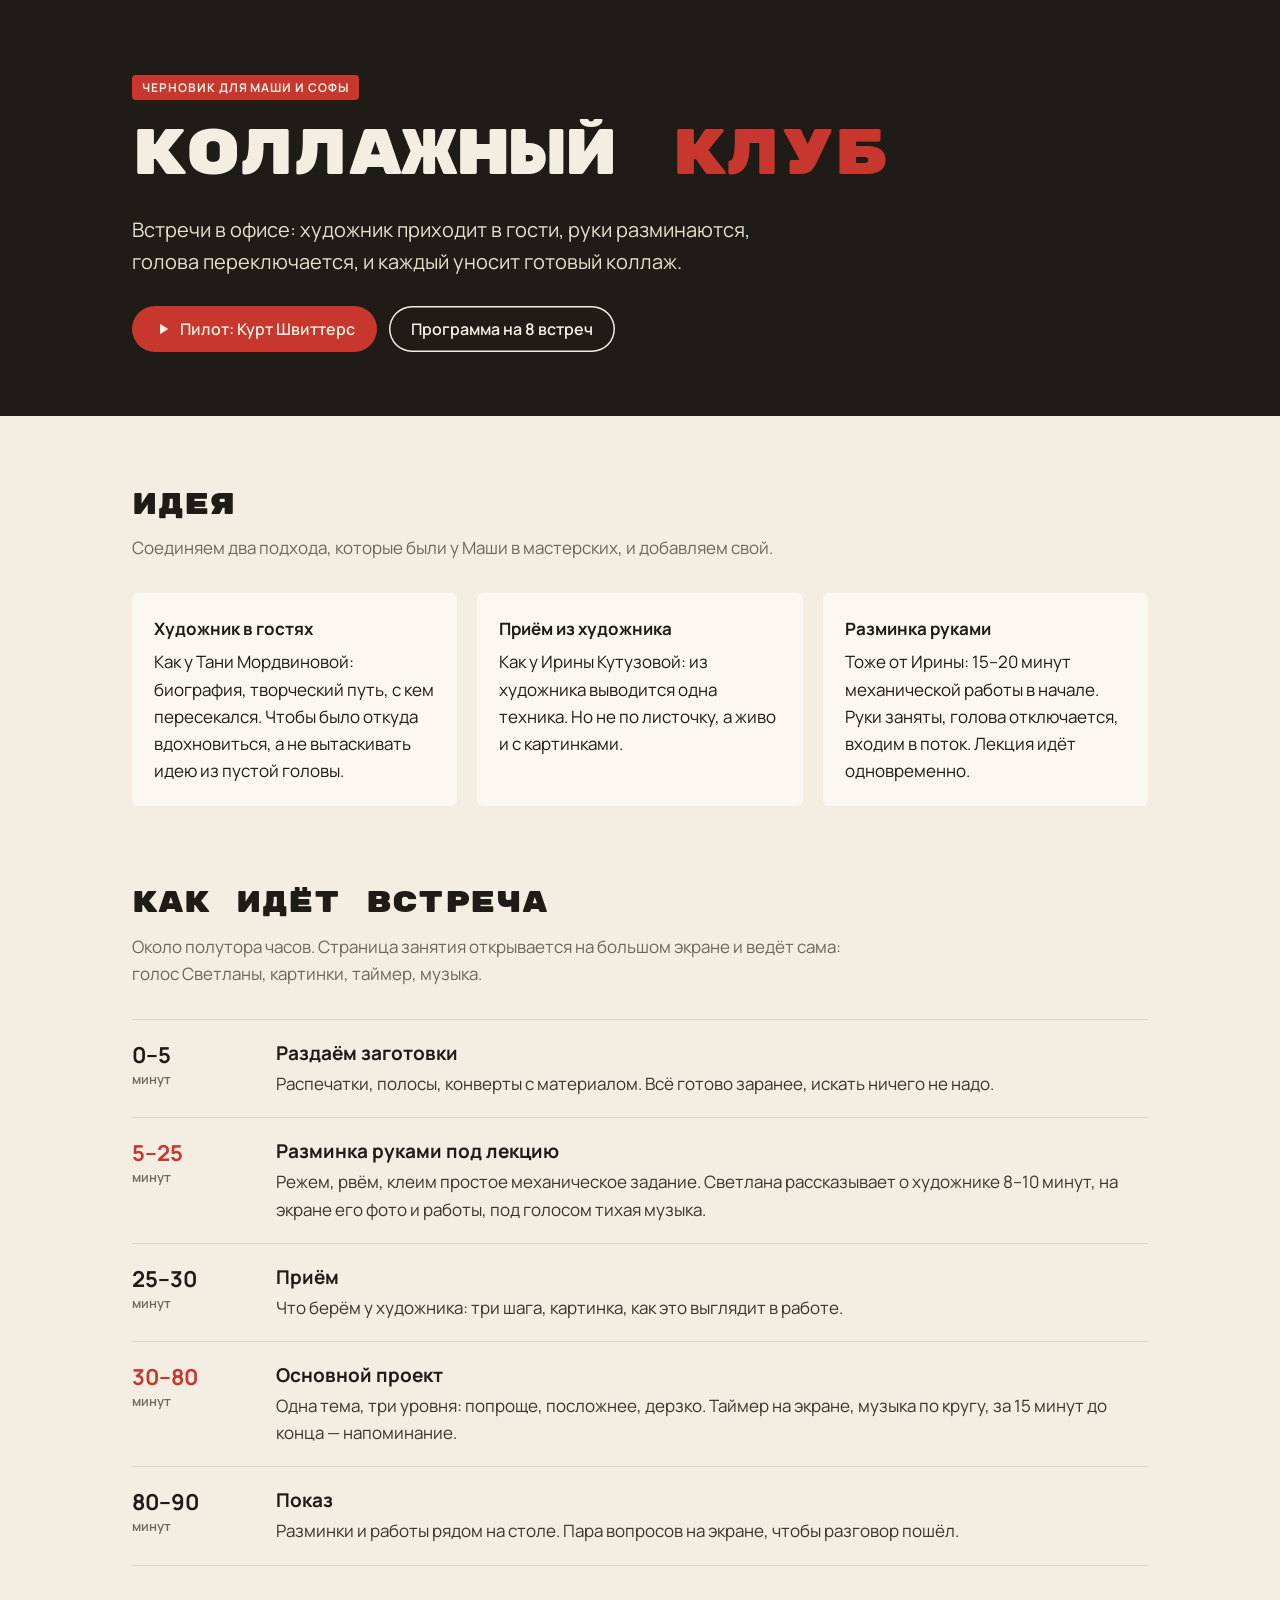
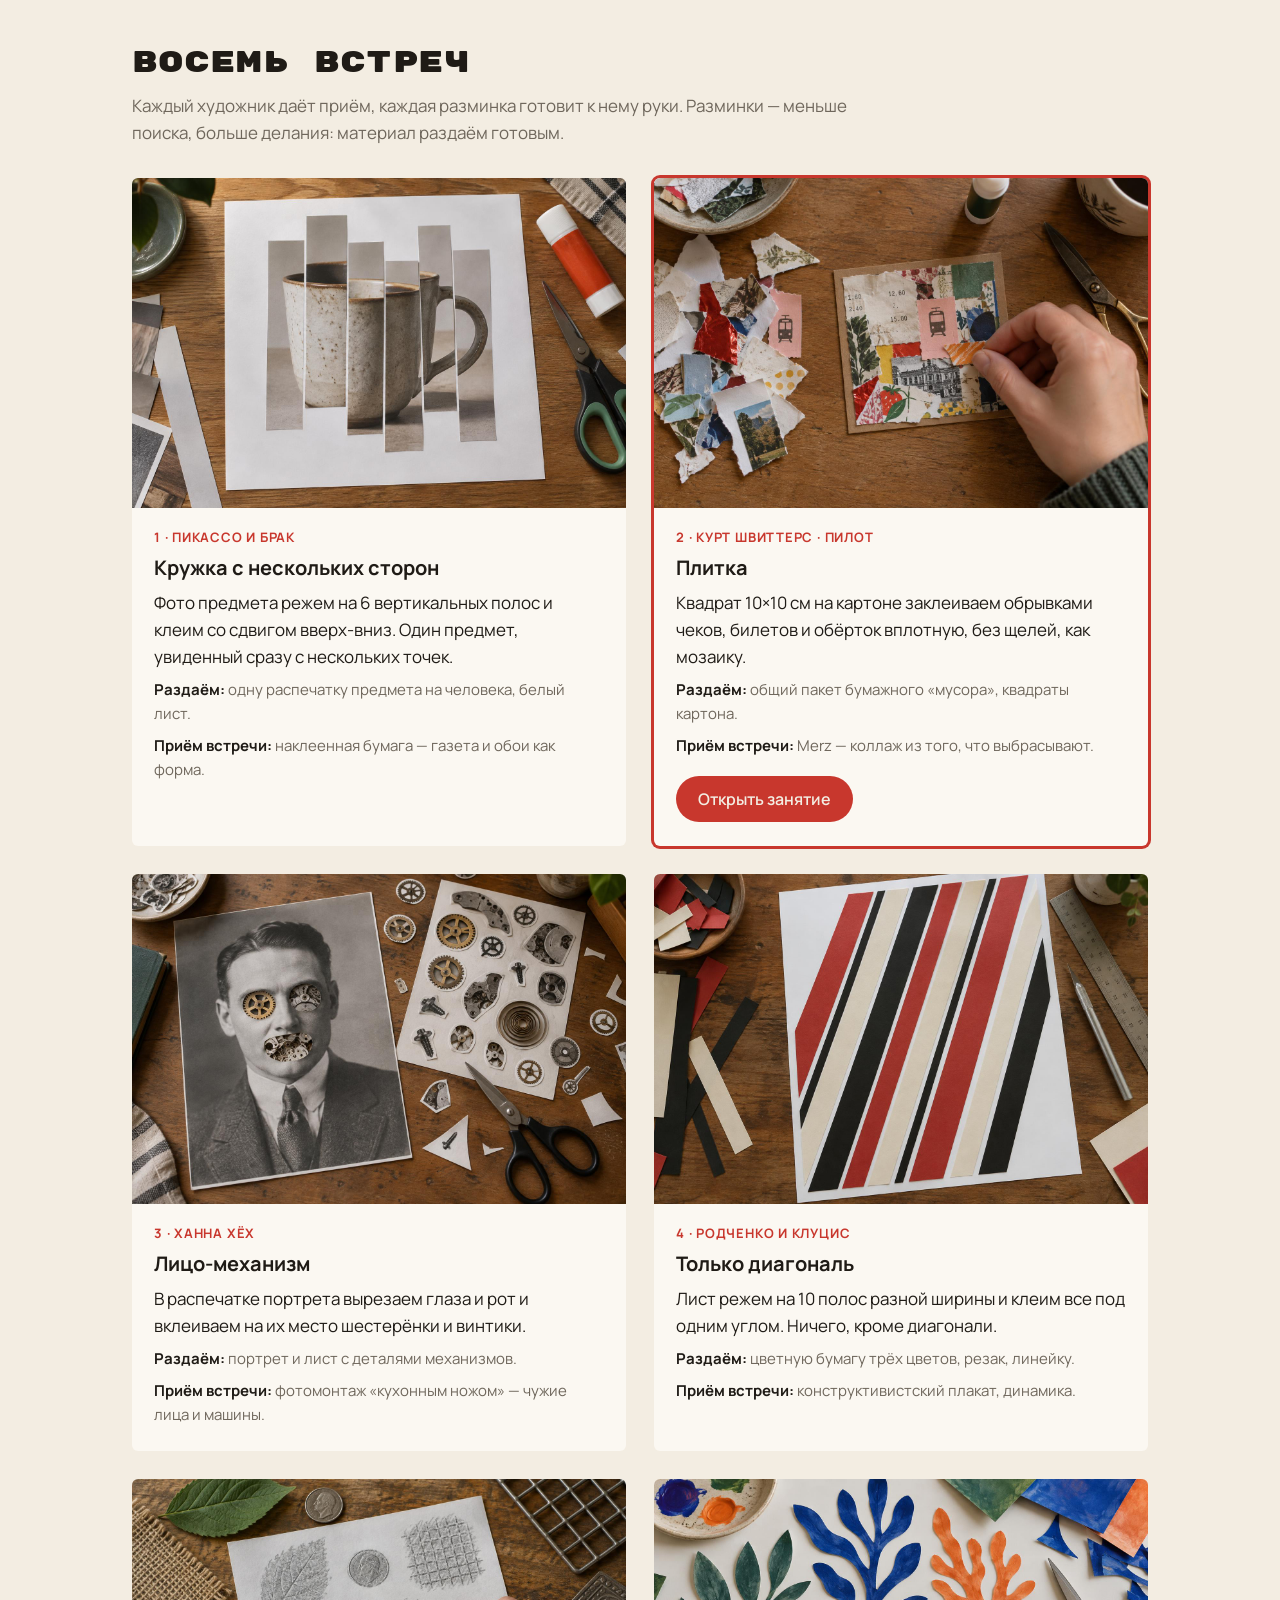
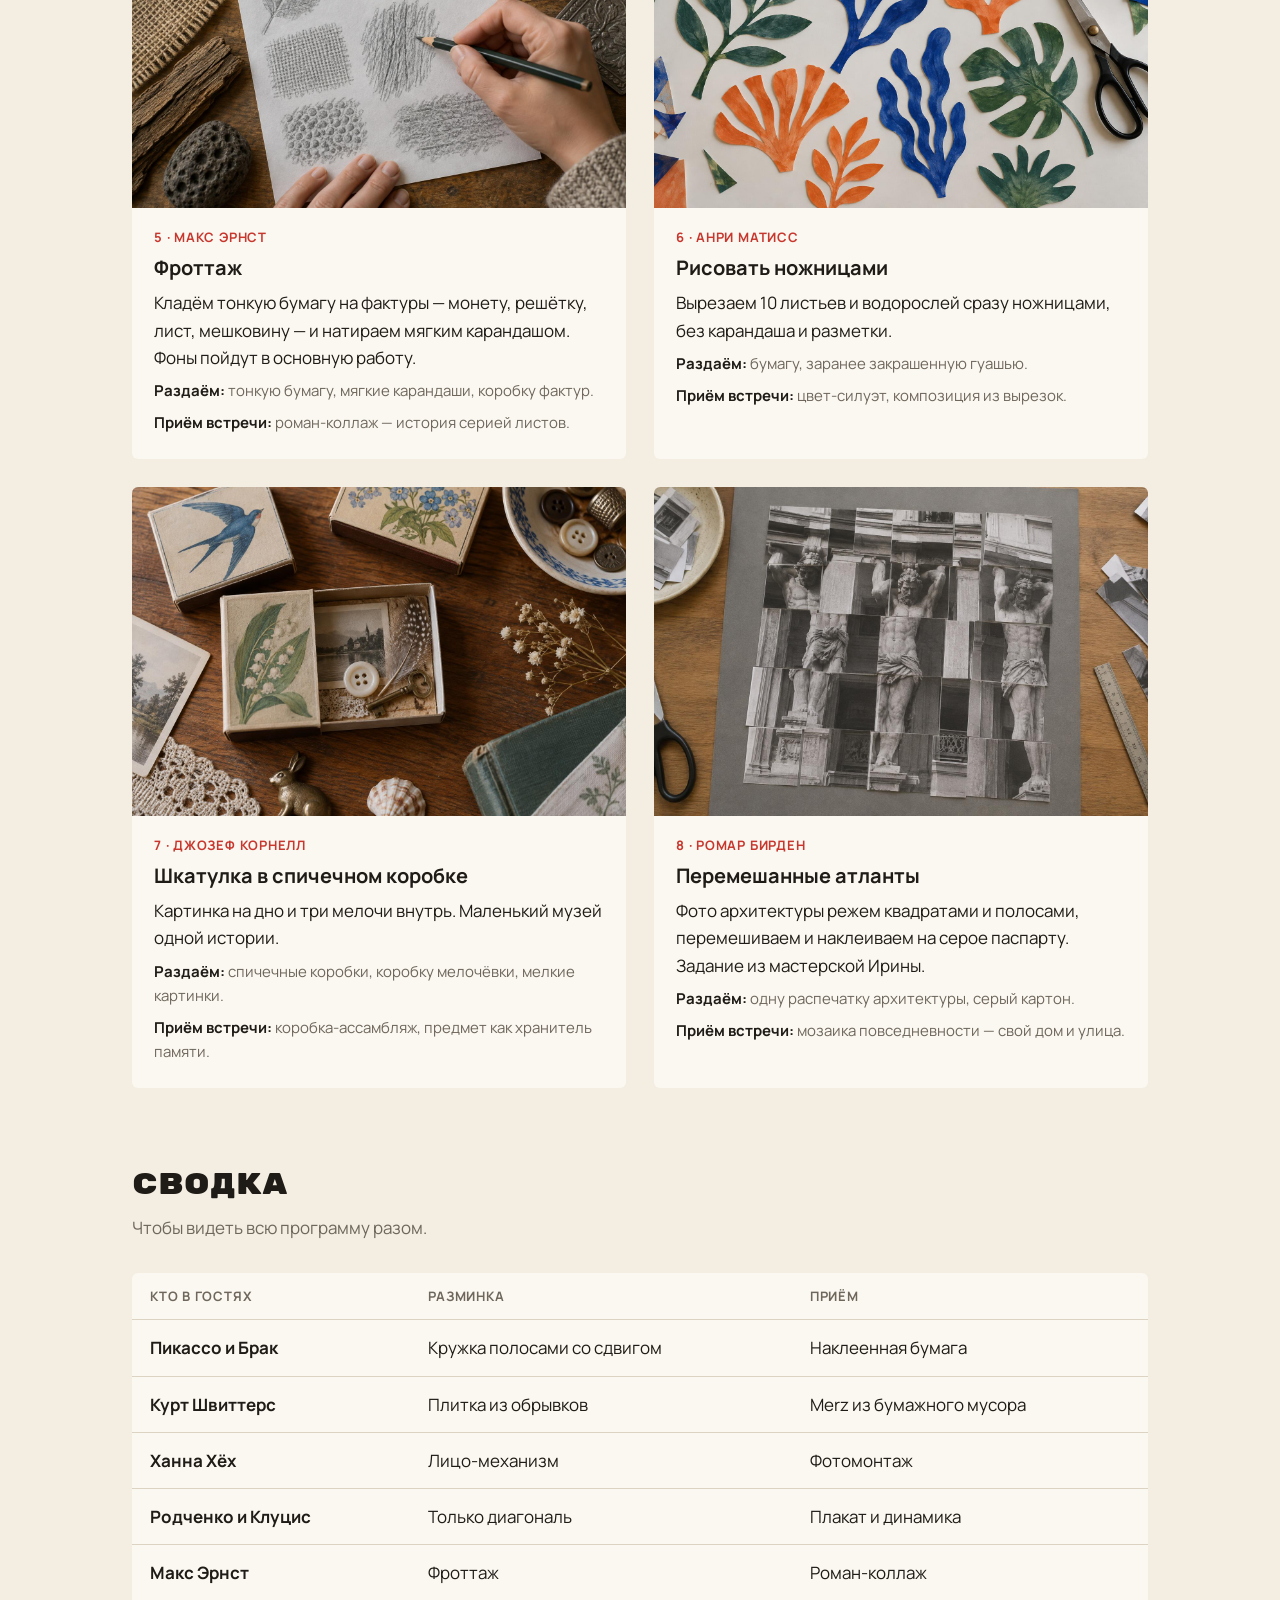
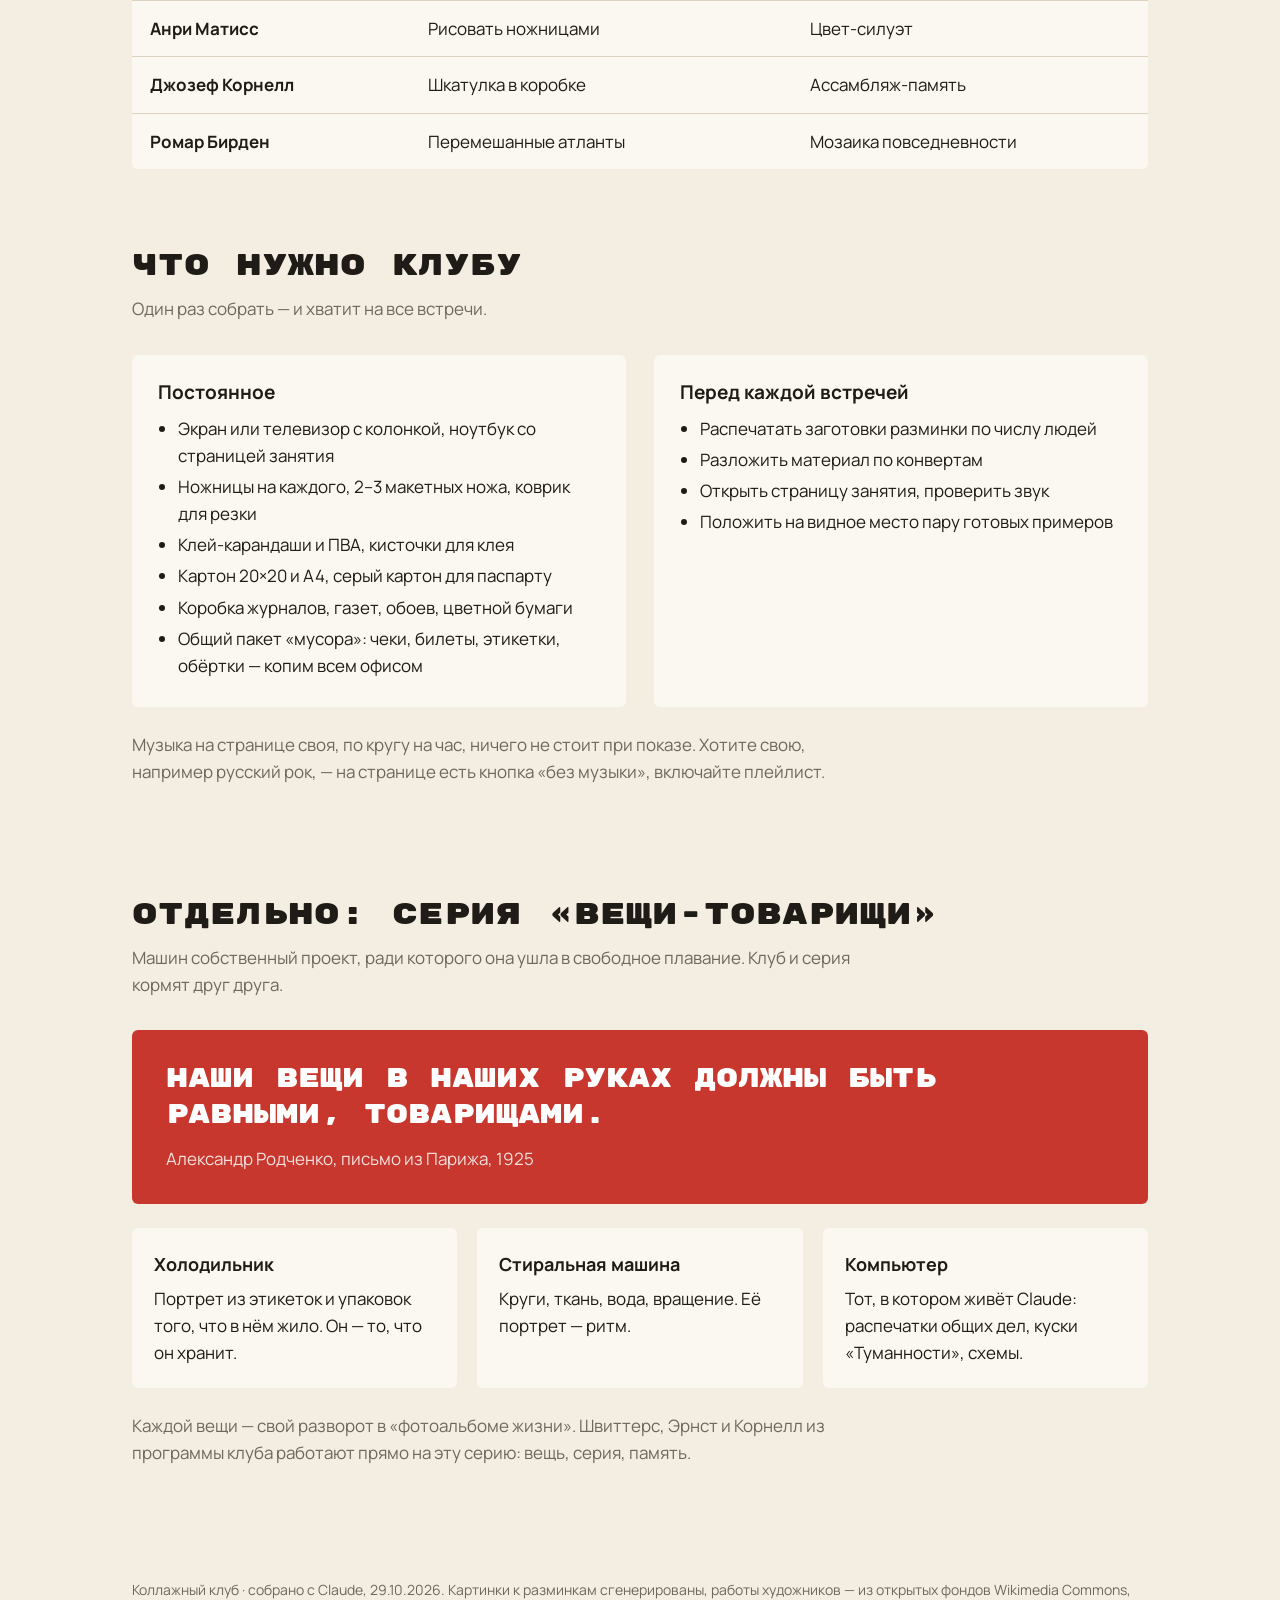
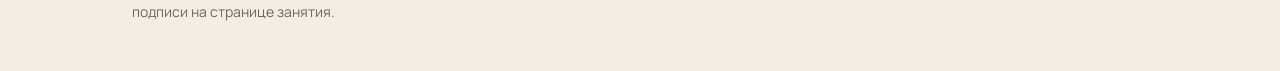
==== index.html @ d205d0cf "Коллажный клуб: сайт и экран встречи «Швиттерс» Co-Authored-By: Claude Opus 5.5 <noreply@anthropic.c" ====
<!doctype html>
<html lang="ru">
<head>
<meta charset="utf-8">
<meta name="viewport" content="width=device-width, initial-scale=1">
<meta name="robots" content="noindex">
<title>Коллажный клуб</title>
<link rel="preconnect" href="https://fonts.googleapis.com">
<link href="https://fonts.googleapis.com/css2?family=Manrope:wght@400;600;700&family=Rubik+Mono+One&display=swap" rel="stylesheet">
<link rel="stylesheet" href="style.css">
<style>
header.hero{background:var(--ink);color:var(--paper);padding:72px 0 64px}
.hero h1{font-size:64px;margin:18px 0 22px}
.hero h1 span{color:var(--red)}
.hero p{max-width:640px;font-size:20px;margin:0 0 28px;color:#e8dfd0}
.hero .row{display:flex;gap:12px;flex-wrap:wrap}
section{padding:72px 0 8px}
section h2{font-size:30px;margin-bottom:12px}
.lead{color:var(--mute);max-width:720px;margin:0 0 32px}
.idea{display:grid;grid-template-columns:repeat(3,1fr);gap:20px}
.idea div{background:var(--card);padding:22px;border-radius:6px}
.idea b{display:block;margin-bottom:6px}
.flow{display:grid;gap:0;counter-reset:s}
.flow .st{display:grid;grid-template-columns:120px 1fr;gap:24px;padding:20px 0;border-top:1px solid var(--line)}
.flow .st:last-child{border-bottom:1px solid var(--line)}
.flow .t{font:700 22px "Manrope",sans-serif}
.flow .t small{display:block;font:600 13px "Manrope",sans-serif;color:var(--mute)}
.flow h3{font:700 19px "Manrope",sans-serif;margin-bottom:4px}
.flow p{margin:0;color:#3b352d}
.flow .st.hot .t{color:var(--red)}
.warm{display:grid;grid-template-columns:repeat(2,1fr);gap:28px}
.card{background:var(--card);border-radius:6px;overflow:hidden;display:flex;flex-direction:column}
.card img{aspect-ratio:3/2;object-fit:cover;width:100%}
.card .b{padding:20px 22px 24px;display:flex;flex-direction:column;gap:8px;flex:1}
.card h3{font:700 20px "Manrope",sans-serif}
.card .who{font:700 13px "Manrope",sans-serif;color:var(--red);letter-spacing:.06em;text-transform:uppercase}
.card p{margin:0}
.card .give{font-size:15px;color:var(--mute)}
.card .give b{color:var(--ink)}
.card .go{margin-top:auto;padding-top:10px}
.card.pilot{box-shadow:0 0 0 3px var(--red)}
table{width:100%;border-collapse:collapse;background:var(--card);border-radius:6px;overflow:hidden}
th,td{text-align:left;padding:14px 18px;border-bottom:1px solid var(--line);vertical-align:top}
th{font:700 13px "Manrope",sans-serif;letter-spacing:.06em;text-transform:uppercase;color:var(--mute)}
td:first-child{font-weight:700;white-space:nowrap}
tr:last-child td{border-bottom:0}
.cols{display:grid;grid-template-columns:1fr 1fr;gap:28px}
.box{background:var(--card);border-radius:6px;padding:24px 26px}
.box h3{font:700 19px "Manrope",sans-serif;margin-bottom:10px}
.box ul{margin:0;padding-left:20px}
.box li{margin:4px 0}
.quote{background:var(--red);color:#fff;border-radius:6px;padding:32px 34px;margin-bottom:24px}
.quote q{display:block;font:400 26px/1.35 "Rubik Mono One",sans-serif;quotes:none;margin-bottom:12px}
.quote span{opacity:.85}
.things{display:grid;grid-template-columns:repeat(3,1fr);gap:20px}
.things div{background:var(--card);border-radius:6px;padding:22px}
.things b{display:block;margin-bottom:6px;font-size:18px}
footer{padding:72px 0 48px;color:var(--mute);font-size:14px}
@media (max-width:820px){
.wrap{padding:0 16px}
header.hero{padding:48px 0 44px}
.hero h1{font-size:36px}
.hero p{font-size:17px}
section{padding:52px 0 4px}
section h2{font-size:22px}
.idea,.warm,.cols,.things{grid-template-columns:1fr}
.flow .st{grid-template-columns:1fr;gap:6px}
table,thead,tbody,tr,td{display:block}
thead{display:none}
tr{padding:14px 16px;border-bottom:1px solid var(--line)}
td{padding:2px 0;border:0}
td:first-child{white-space:normal}
.quote q{font-size:19px}
}
</style>
</head>
<body>
<header class="hero">
<div class="wrap">
<span class="tag red">черновик для Маши и Софы</span>
<h1>Коллажный <span>клуб</span></h1>
<p>Встречи в офисе: художник приходит в гости, руки разминаются, голова переключается, и каждый уносит готовый коллаж.</p>
<div class="row">
<a class="btn red" href="shvitters.html"><svg viewBox="0 0 24 24" fill="currentColor"><path d="M8 5v14l11-7z"/></svg>Пилот: Курт Швиттерс</a>
<a class="btn ghost" style="color:var(--paper);box-shadow:inset 0 0 0 1.5px var(--paper)" href="#programma">Программа на 8 встреч</a>
</div>
</div>
</header>

<main>
<section>
<div class="wrap">
<h2>Идея</h2>
<p class="lead">Соединяем два подхода, которые были у Маши в мастерских, и добавляем свой.</p>
<div class="idea">
<div><b>Художник в гостях</b>Как у Тани Мордвиновой: биография, творческий путь, с кем пересекался. Чтобы было откуда вдохновиться, а не вытаскивать идею из пустой головы.</div>
<div><b>Приём из художника</b>Как у Ирины Кутузовой: из художника выводится одна техника. Но не по листочку, а живо и с картинками.</div>
<div><b>Разминка руками</b>Тоже от Ирины: 15–20 минут механической работы в начале. Руки заняты, голова отключается, входим в поток. Лекция идёт одновременно.</div>
</div>
</div>
</section>

<section>
<div class="wrap">
<h2>Как идёт встреча</h2>
<p class="lead">Около полутора часов. Страница занятия открывается на большом экране и ведёт сама: голос Светланы, картинки, таймер, музыка.</p>
<div class="flow">
<div class="st"><div class="t">0–5<small>минут</small></div><div><h3>Раздаём заготовки</h3><p>Распечатки, полосы, конверты с материалом. Всё готово заранее, искать ничего не надо.</p></div></div>
<div class="st hot"><div class="t">5–25<small>минут</small></div><div><h3>Разминка руками под лекцию</h3><p>Режем, рвём, клеим простое механическое задание. Светлана рассказывает о художнике 8–10 минут, на экране его фото и работы, под голосом тихая музыка.</p></div></div>
<div class="st"><div class="t">25–30<small>минут</small></div><div><h3>Приём</h3><p>Что берём у художника: три шага, картинка, как это выглядит в работе.</p></div></div>
<div class="st hot"><div class="t">30–80<small>минут</small></div><div><h3>Основной проект</h3><p>Одна тема, три уровня: попроще, посложнее, дерзко. Таймер на экране, музыка по кругу, за 15 минут до конца — напоминание.</p></div></div>
<div class="st"><div class="t">80–90<small>минут</small></div><div><h3>Показ</h3><p>Разминки и работы рядом на столе. Пара вопросов на экране, чтобы разговор пошёл.</p></div></div>
</div>
</div>
</section>

<section id="programma">
<div class="wrap">
<h2>Восемь встреч</h2>
<p class="lead">Каждый художник даёт приём, каждая разминка готовит к нему руки. Разминки — меньше поиска, больше делания: материал раздаём готовым.</p>
<div class="warm">
<div class="card"><img src="img/w_picasso.jpg" alt="" loading="lazy"><div class="b"><span class="who">1 · Пикассо и Брак</span><h3>Кружка с нескольких сторон</h3><p>Фото предмета режем на 6 вертикальных полос и клеим со сдвигом вверх-вниз. Один предмет, увиденный сразу с нескольких точек.</p><p class="give"><b>Раздаём:</b> одну распечатку предмета на человека, белый лист.</p><p class="give"><b>Приём встречи:</b> наклеенная бумага — газета и обои как форма.</p></div></div>
<div class="card pilot"><img src="img/w_schwitters.jpg" alt="" loading="lazy"><div class="b"><span class="who">2 · Курт Швиттерс · пилот</span><h3>Плитка</h3><p>Квадрат 10×10 см на картоне заклеиваем обрывками чеков, билетов и обёрток вплотную, без щелей, как мозаику.</p><p class="give"><b>Раздаём:</b> общий пакет бумажного «мусора», квадраты картона.</p><p class="give"><b>Приём встречи:</b> Merz — коллаж из того, что выбрасывают.</p><div class="go"><a class="btn red" href="shvitters.html">Открыть занятие</a></div></div></div>
<div class="card"><img src="img/w_hoch.jpg" alt="" loading="lazy"><div class="b"><span class="who">3 · Ханна Хёх</span><h3>Лицо-механизм</h3><p>В распечатке портрета вырезаем глаза и рот и вклеиваем на их место шестерёнки и винтики.</p><p class="give"><b>Раздаём:</b> портрет и лист с деталями механизмов.</p><p class="give"><b>Приём встречи:</b> фотомонтаж «кухонным ножом» — чужие лица и машины.</p></div></div>
<div class="card"><img src="img/w_rodchenko.jpg" alt="" loading="lazy"><div class="b"><span class="who">4 · Родченко и Клуцис</span><h3>Только диагональ</h3><p>Лист режем на 10 полос разной ширины и клеим все под одним углом. Ничего, кроме диагонали.</p><p class="give"><b>Раздаём:</b> цветную бумагу трёх цветов, резак, линейку.</p><p class="give"><b>Приём встречи:</b> конструктивистский плакат, динамика.</p></div></div>
<div class="card"><img src="img/w_ernst.jpg" alt="" loading="lazy"><div class="b"><span class="who">5 · Макс Эрнст</span><h3>Фроттаж</h3><p>Кладём тонкую бумагу на фактуры — монету, решётку, лист, мешковину — и натираем мягким карандашом. Фоны пойдут в основную работу.</p><p class="give"><b>Раздаём:</b> тонкую бумагу, мягкие карандаши, коробку фактур.</p><p class="give"><b>Приём встречи:</b> роман-коллаж — история серией листов.</p></div></div>
<div class="card"><img src="img/w_matisse.jpg" alt="" loading="lazy"><div class="b"><span class="who">6 · Анри Матисс</span><h3>Рисовать ножницами</h3><p>Вырезаем 10 листьев и водорослей сразу ножницами, без карандаша и разметки.</p><p class="give"><b>Раздаём:</b> бумагу, заранее закрашенную гуашью.</p><p class="give"><b>Приём встречи:</b> цвет-силуэт, композиция из вырезок.</p></div></div>
<div class="card"><img src="img/w_cornell.jpg" alt="" loading="lazy"><div class="b"><span class="who">7 · Джозеф Корнелл</span><h3>Шкатулка в спичечном коробке</h3><p>Картинка на дно и три мелочи внутрь. Маленький музей одной истории.</p><p class="give"><b>Раздаём:</b> спичечные коробки, коробку мелочёвки, мелкие картинки.</p><p class="give"><b>Приём встречи:</b> коробка-ассамбляж, предмет как хранитель памяти.</p></div></div>
<div class="card"><img src="img/w_bearden.jpg" alt="" loading="lazy"><div class="b"><span class="who">8 · Ромар Бирден</span><h3>Перемешанные атланты</h3><p>Фото архитектуры режем квадратами и полосами, перемешиваем и наклеиваем на серое паспарту. Задание из мастерской Ирины.</p><p class="give"><b>Раздаём:</b> одну распечатку архитектуры, серый картон.</p><p class="give"><b>Приём встречи:</b> мозаика повседневности — свой дом и улица.</p></div></div>
</div>
</div>
</section>

<section>
<div class="wrap">
<h2>Сводка</h2>
<p class="lead">Чтобы видеть всю программу разом.</p>
<table>
<thead><tr><th>Кто в гостях</th><th>Разминка</th><th>Приём</th></tr></thead>
<tbody>
<tr><td>Пикассо и Брак</td><td>Кружка полосами со сдвигом</td><td>Наклеенная бумага</td></tr>
<tr><td>Курт Швиттерс</td><td>Плитка из обрывков</td><td>Merz из бумажного мусора</td></tr>
<tr><td>Ханна Хёх</td><td>Лицо-механизм</td><td>Фотомонтаж</td></tr>
<tr><td>Родченко и Клуцис</td><td>Только диагональ</td><td>Плакат и динамика</td></tr>
<tr><td>Макс Эрнст</td><td>Фроттаж</td><td>Роман-коллаж</td></tr>
<tr><td>Анри Матисс</td><td>Рисовать ножницами</td><td>Цвет-силуэт</td></tr>
<tr><td>Джозеф Корнелл</td><td>Шкатулка в коробке</td><td>Ассамбляж-память</td></tr>
<tr><td>Ромар Бирден</td><td>Перемешанные атланты</td><td>Мозаика повседневности</td></tr>
</tbody>
</table>
</div>
</section>

<section>
<div class="wrap">
<h2>Что нужно клубу</h2>
<p class="lead">Один раз собрать — и хватит на все встречи.</p>
<div class="cols">
<div class="box"><h3>Постоянное</h3><ul>
<li>Экран или телевизор с колонкой, ноутбук со страницей занятия</li>
<li>Ножницы на каждого, 2–3 макетных ножа, коврик для резки</li>
<li>Клей-карандаши и ПВА, кисточки для клея</li>
<li>Картон 20×20 и А4, серый картон для паспарту</li>
<li>Коробка журналов, газет, обоев, цветной бумаги</li>
<li>Общий пакет «мусора»: чеки, билеты, этикетки, обёртки — копим всем офисом</li>
</ul></div>
<div class="box"><h3>Перед каждой встречей</h3><ul>
<li>Распечатать заготовки разминки по числу людей</li>
<li>Разложить материал по конвертам</li>
<li>Открыть страницу занятия, проверить звук</li>
<li>Положить на видное место пару готовых примеров</li>
</ul></div>
</div>
<p class="lead" style="margin-top:24px">Музыка на странице своя, по кругу на час, ничего не стоит при показе. Хотите свою, например русский рок, — на странице есть кнопка «без музыки», включайте плейлист.</p>
</div>
</section>

<section>
<div class="wrap">
<h2>Отдельно: серия «Вещи-товарищи»</h2>
<p class="lead">Машин собственный проект, ради которого она ушла в свободное плавание. Клуб и серия кормят друг друга.</p>
<div class="quote"><q>Наши вещи в наших руках должны быть равными, товарищами.</q><span>Александр Родченко, письмо из Парижа, 1925</span></div>
<div class="things">
<div><b>Холодильник</b>Портрет из этикеток и упаковок того, что в нём жило. Он — то, что он хранит.</div>
<div><b>Стиральная машина</b>Круги, ткань, вода, вращение. Её портрет — ритм.</div>
<div><b>Компьютер</b>Тот, в котором живёт Claude: распечатки общих дел, куски «Туманности», схемы.</div>
</div>
<p class="lead" style="margin-top:24px">Каждой вещи — свой разворот в «фотоальбоме жизни». Швиттерс, Эрнст и Корнелл из программы клуба работают прямо на эту серию: вещь, серия, память.</p>
</div>
</section>
</main>

<footer><div class="wrap">Коллажный клуб · собрано с Claude, 29.10.2026. Картинки к разминкам сгенерированы, работы художников — из открытых фондов Wikimedia Commons, подписи на странице занятия.</div></footer>
</body>
</html>
---- style.css ----
:root{--paper:#f3ede2;--card:#fbf8f2;--ink:#1f1b16;--mute:#6f675c;--line:#ddd3c3;--red:#c8372d;--blue:#2b4a8b;--ochre:#d9a441}
*{box-sizing:border-box}
html{scroll-behavior:smooth}
body{margin:0;background:var(--paper);color:var(--ink);font:17px/1.6 "Manrope",system-ui,sans-serif}
h1,h2,h3{font-family:"Rubik Mono One","Manrope",sans-serif;font-weight:400;line-height:1.15;margin:0}
a{color:var(--blue)}
img{display:block;max-width:100%}
.wrap{max-width:1080px;margin:0 auto;padding:0 32px}
.btn{display:inline-flex;align-items:center;gap:8px;border:0;border-radius:999px;padding:12px 22px;background:var(--ink);color:var(--paper);font:600 16px "Manrope",sans-serif;text-decoration:none;cursor:pointer}
.btn.red{background:var(--red)}
.btn.ghost{background:transparent;color:var(--ink);box-shadow:inset 0 0 0 1.5px var(--ink)}
.btn svg{width:18px;height:18px}
.tag{display:inline-block;font:700 12px "Manrope",sans-serif;letter-spacing:.08em;text-transform:uppercase;padding:4px 10px;border-radius:4px;background:var(--ink);color:var(--paper)}
.tag.red{background:var(--red)}
.torn{position:relative}
.torn::after{content:"";position:absolute;left:0;right:0;bottom:-14px;height:16px;background:var(--paper);clip-path:polygon(0 40%,4% 70%,9% 35%,15% 80%,21% 45%,27% 75%,33% 30%,40% 70%,46% 40%,53% 85%,60% 35%,66% 70%,72% 40%,79% 80%,85% 45%,91% 75%,96% 40%,100% 65%,100% 100%,0 100%)}
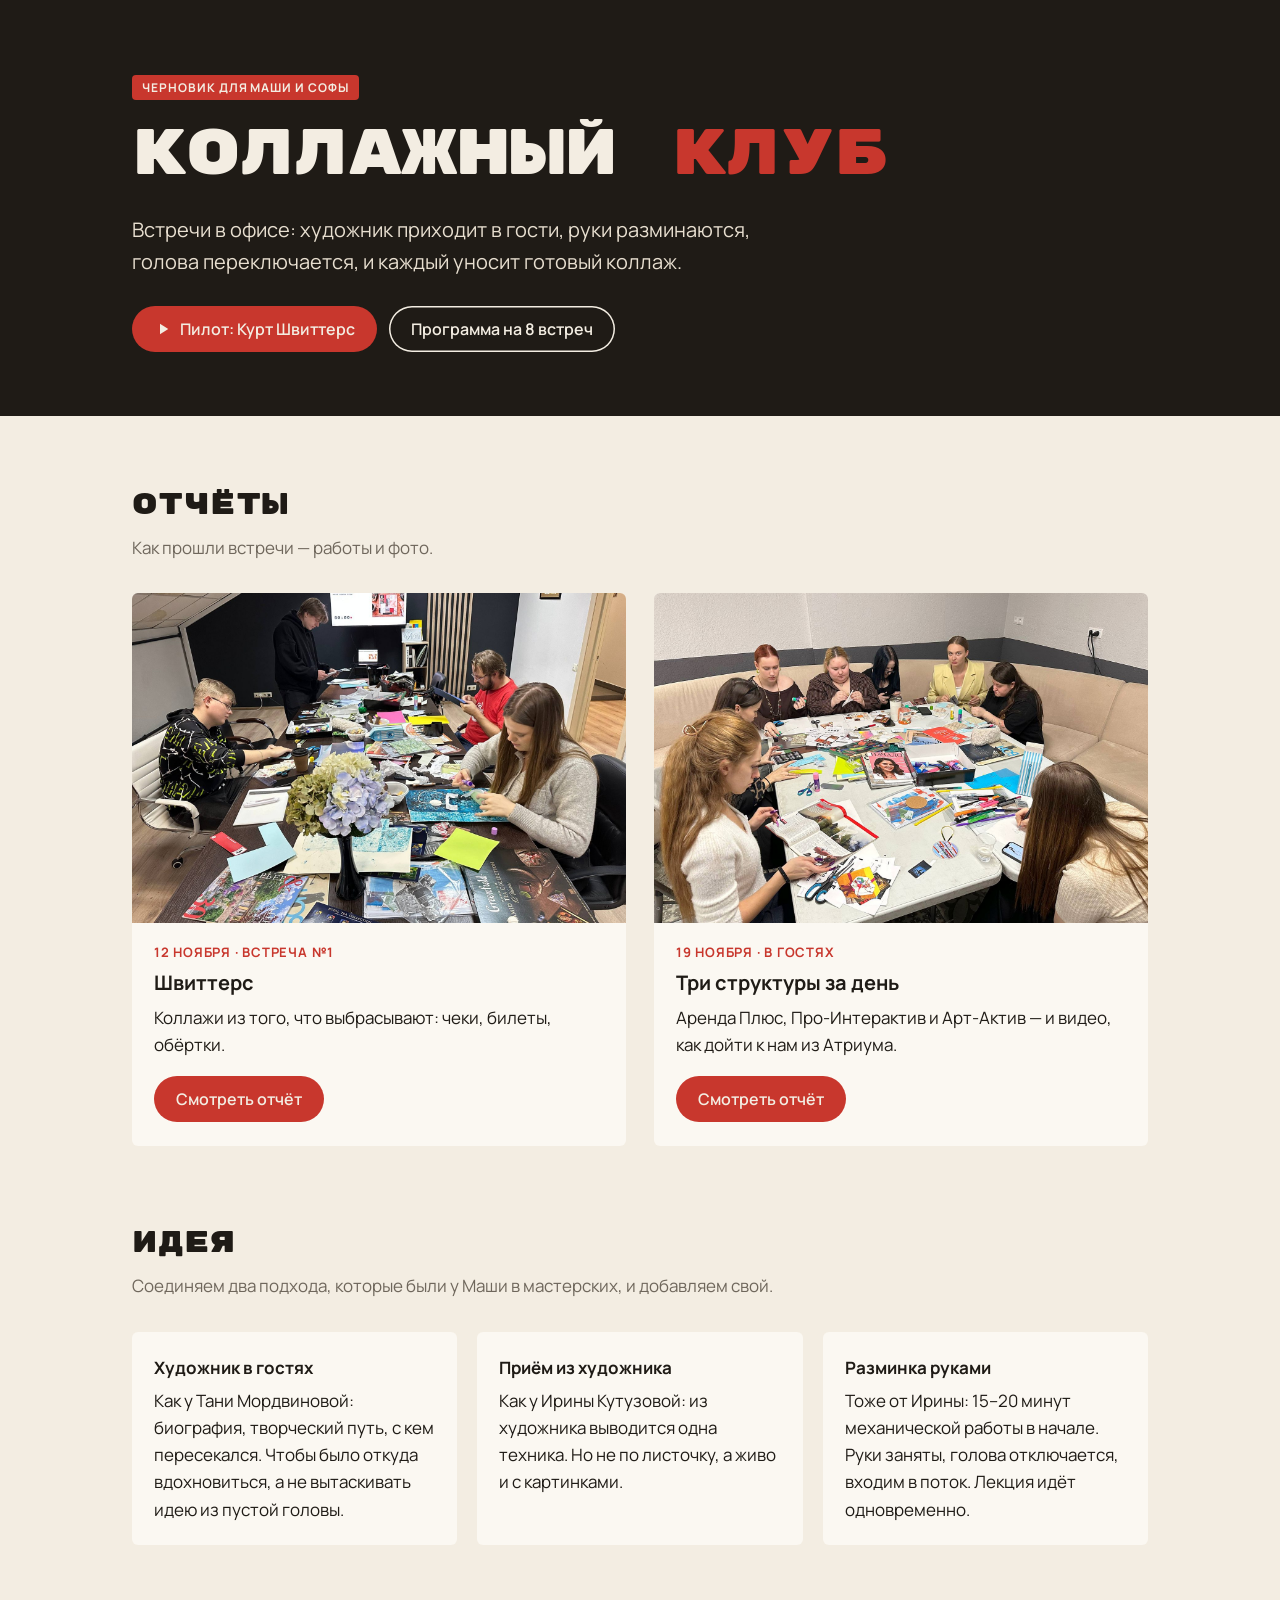
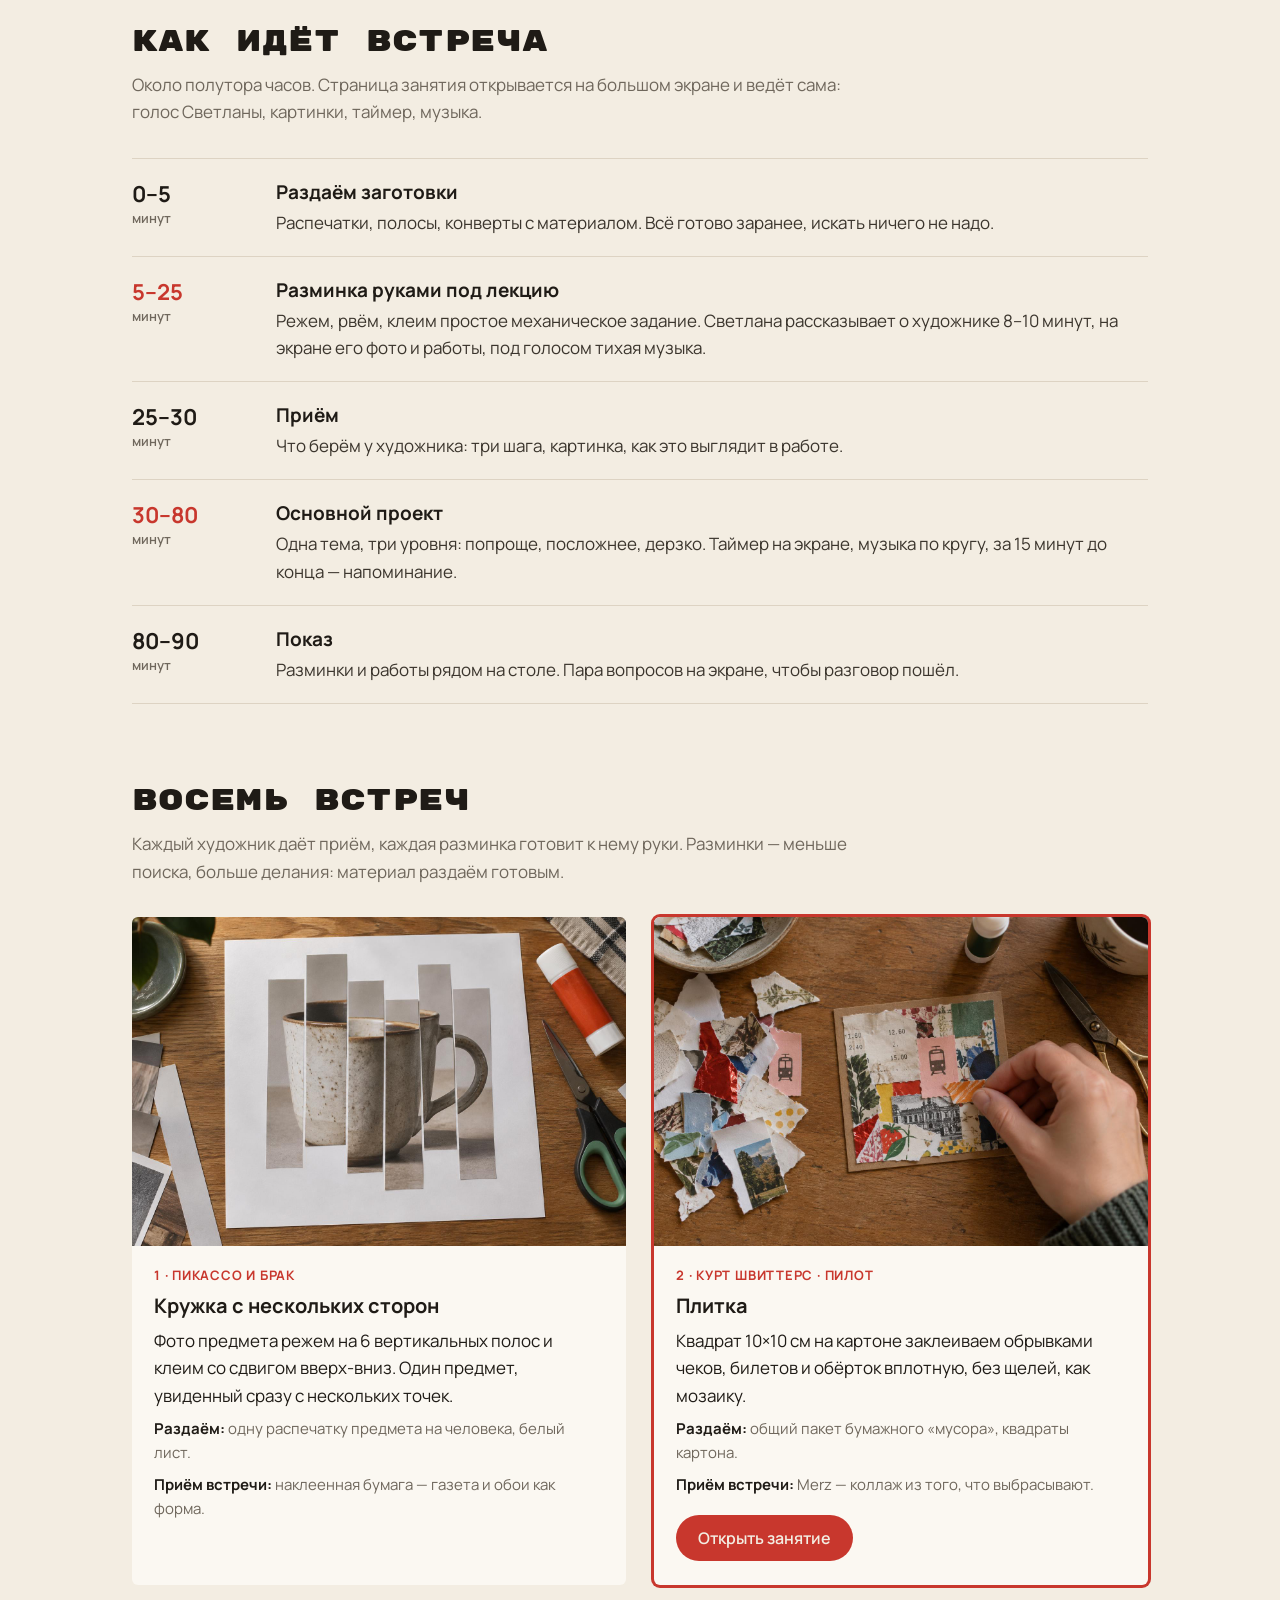
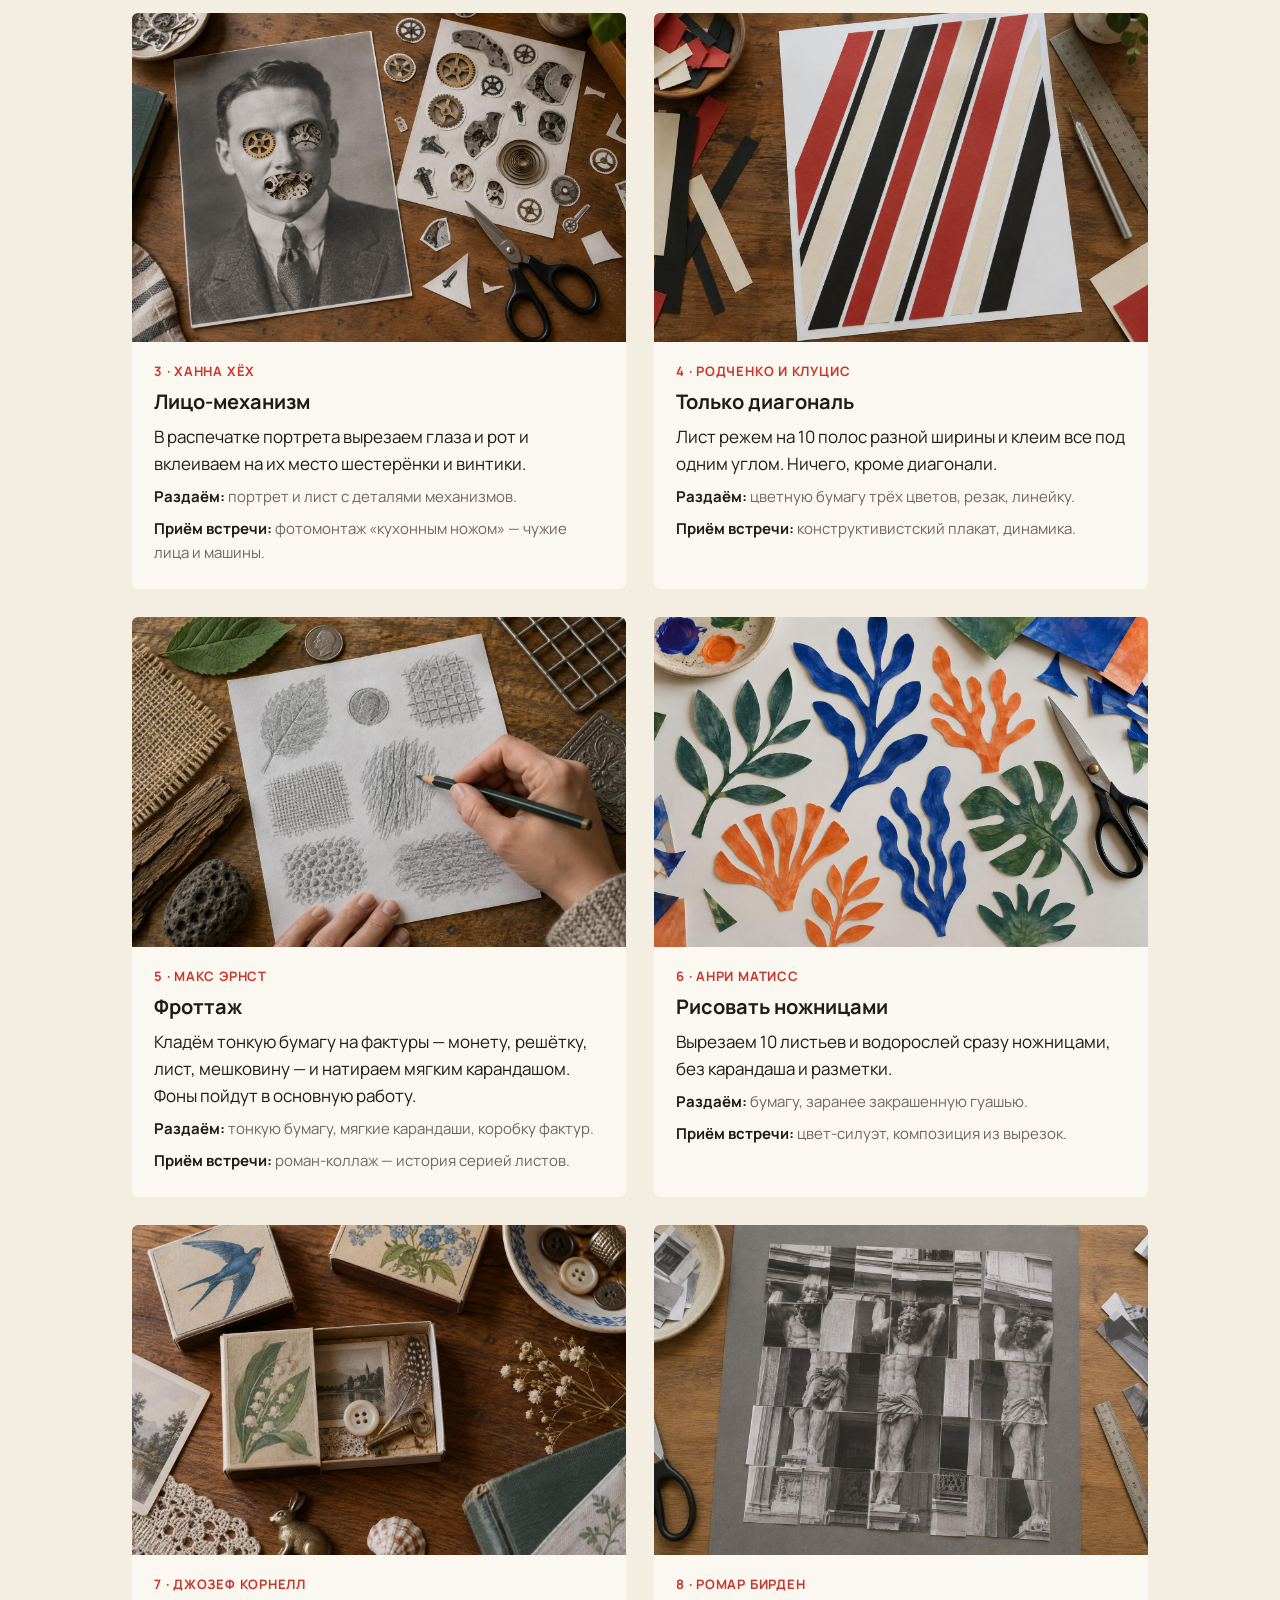
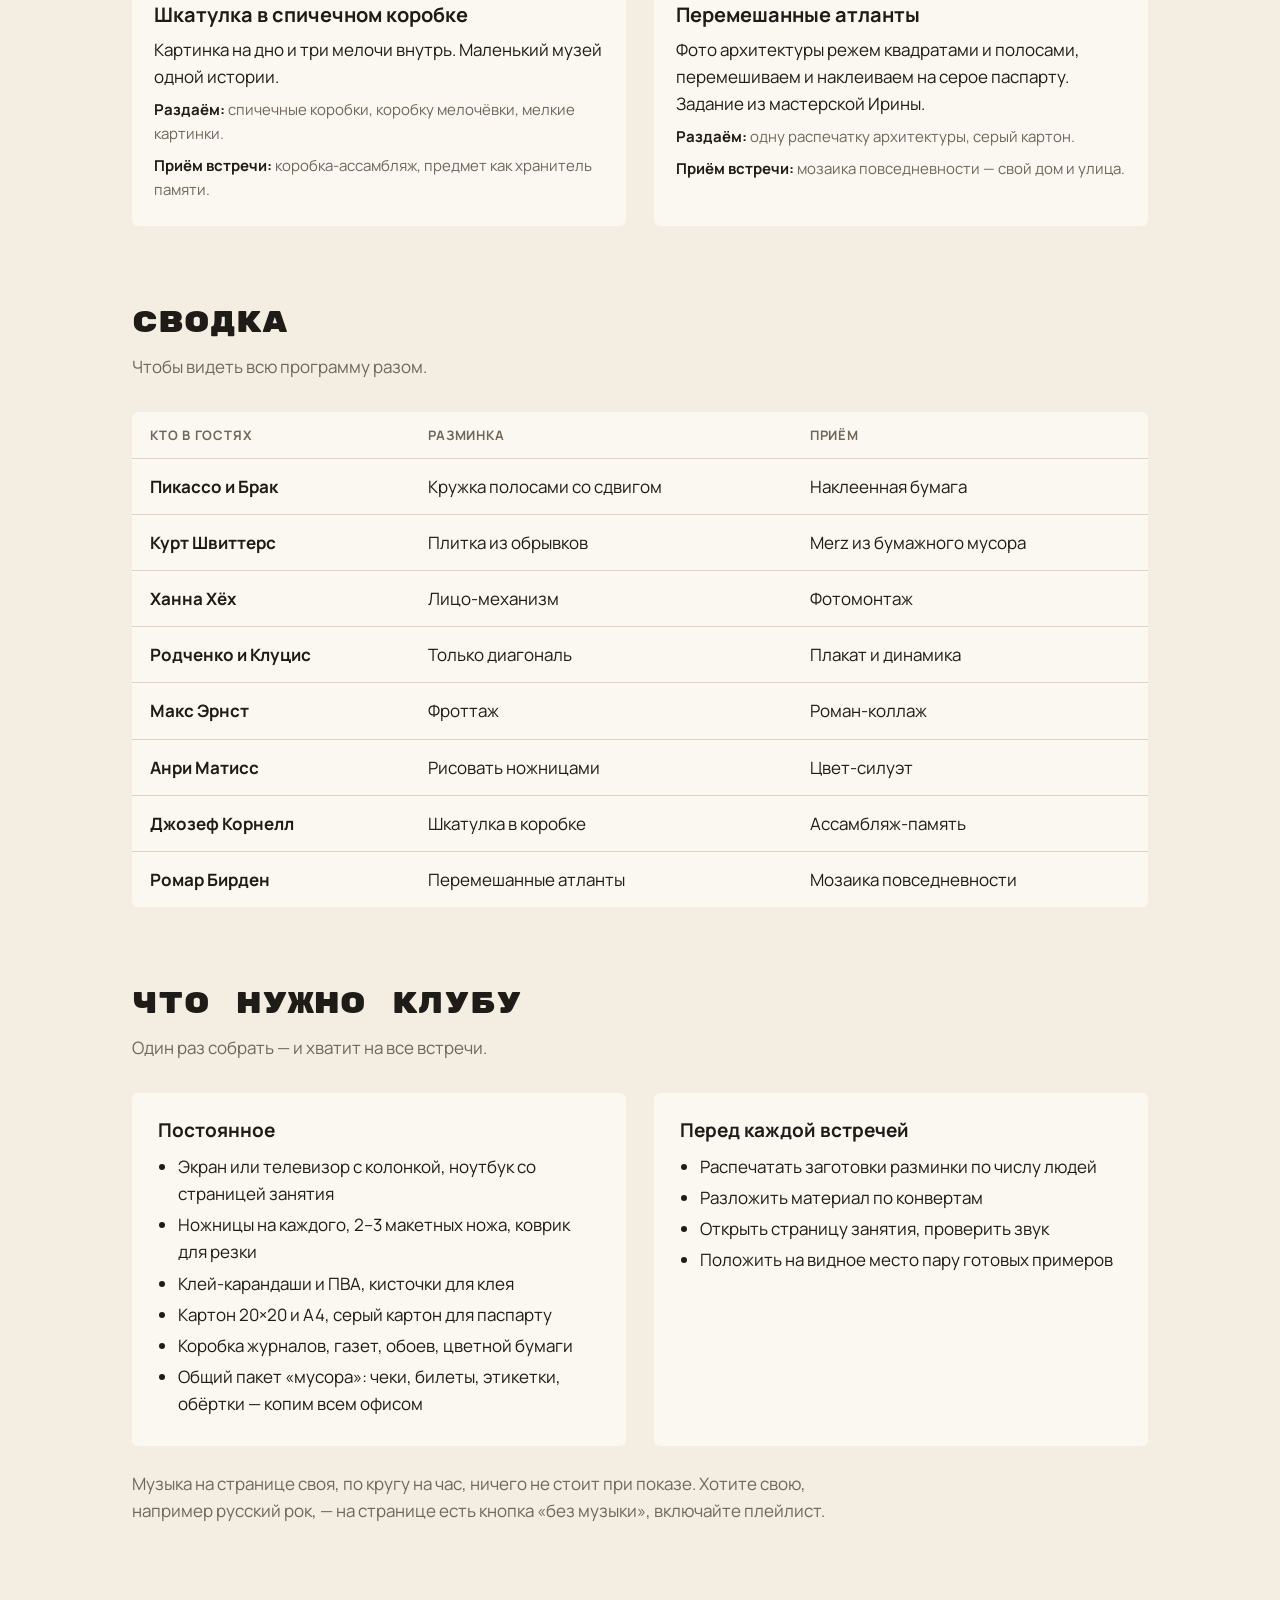
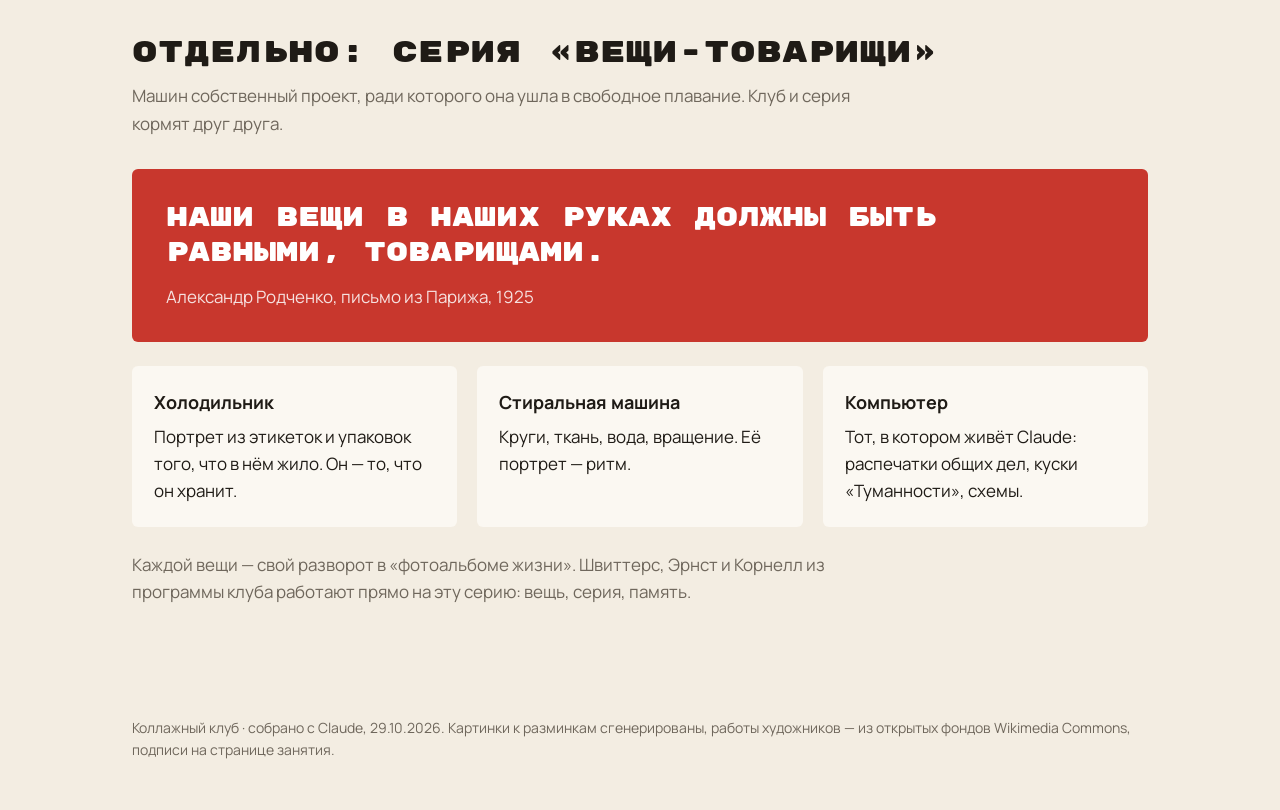
==== commit c5fd11e5: "КК: на витрине блок «Отчёты» — встреча №1 и «в гостях» Co-Authored-By: Claude Opus 5.5 <noreply@anth" ====
--- a/index.html
+++ b/index.html
@@ -90,6 +90,17 @@
 <main>
 <section>
 <div class="wrap">
+<h2>Отчёты</h2>
+<p class="lead">Как прошли встречи — работы и фото.</p>
+<div class="warm">
+<div class="card"><img src="img/v1/p9.jpg" alt="" loading="lazy"><div class="b"><span class="who">12 ноября · встреча №1</span><h3>Швиттерс</h3><p>Коллажи из того, что выбрасывают: чеки, билеты, обёртки.</p><div class="go"><a class="btn red" href="vstrecha-1.html">Смотреть отчёт</a></div></div></div>
+<div class="card"><img src="img/v2/p23.jpg" alt="" loading="lazy"><div class="b"><span class="who">19 ноября · в гостях</span><h3>Три структуры за день</h3><p>Аренда Плюс, Про-Интерактив и Арт-Актив — и видео, как дойти к нам из Атриума.</p><div class="go"><a class="btn red" href="v-gostyah.html">Смотреть отчёт</a></div></div></div>
+</div>
+</div>
+</section>
+
+<section>
+<div class="wrap">
 <h2>Идея</h2>
 <p class="lead">Соединяем два подхода, которые были у Маши в мастерских, и добавляем свой.</p>
 <div class="idea">
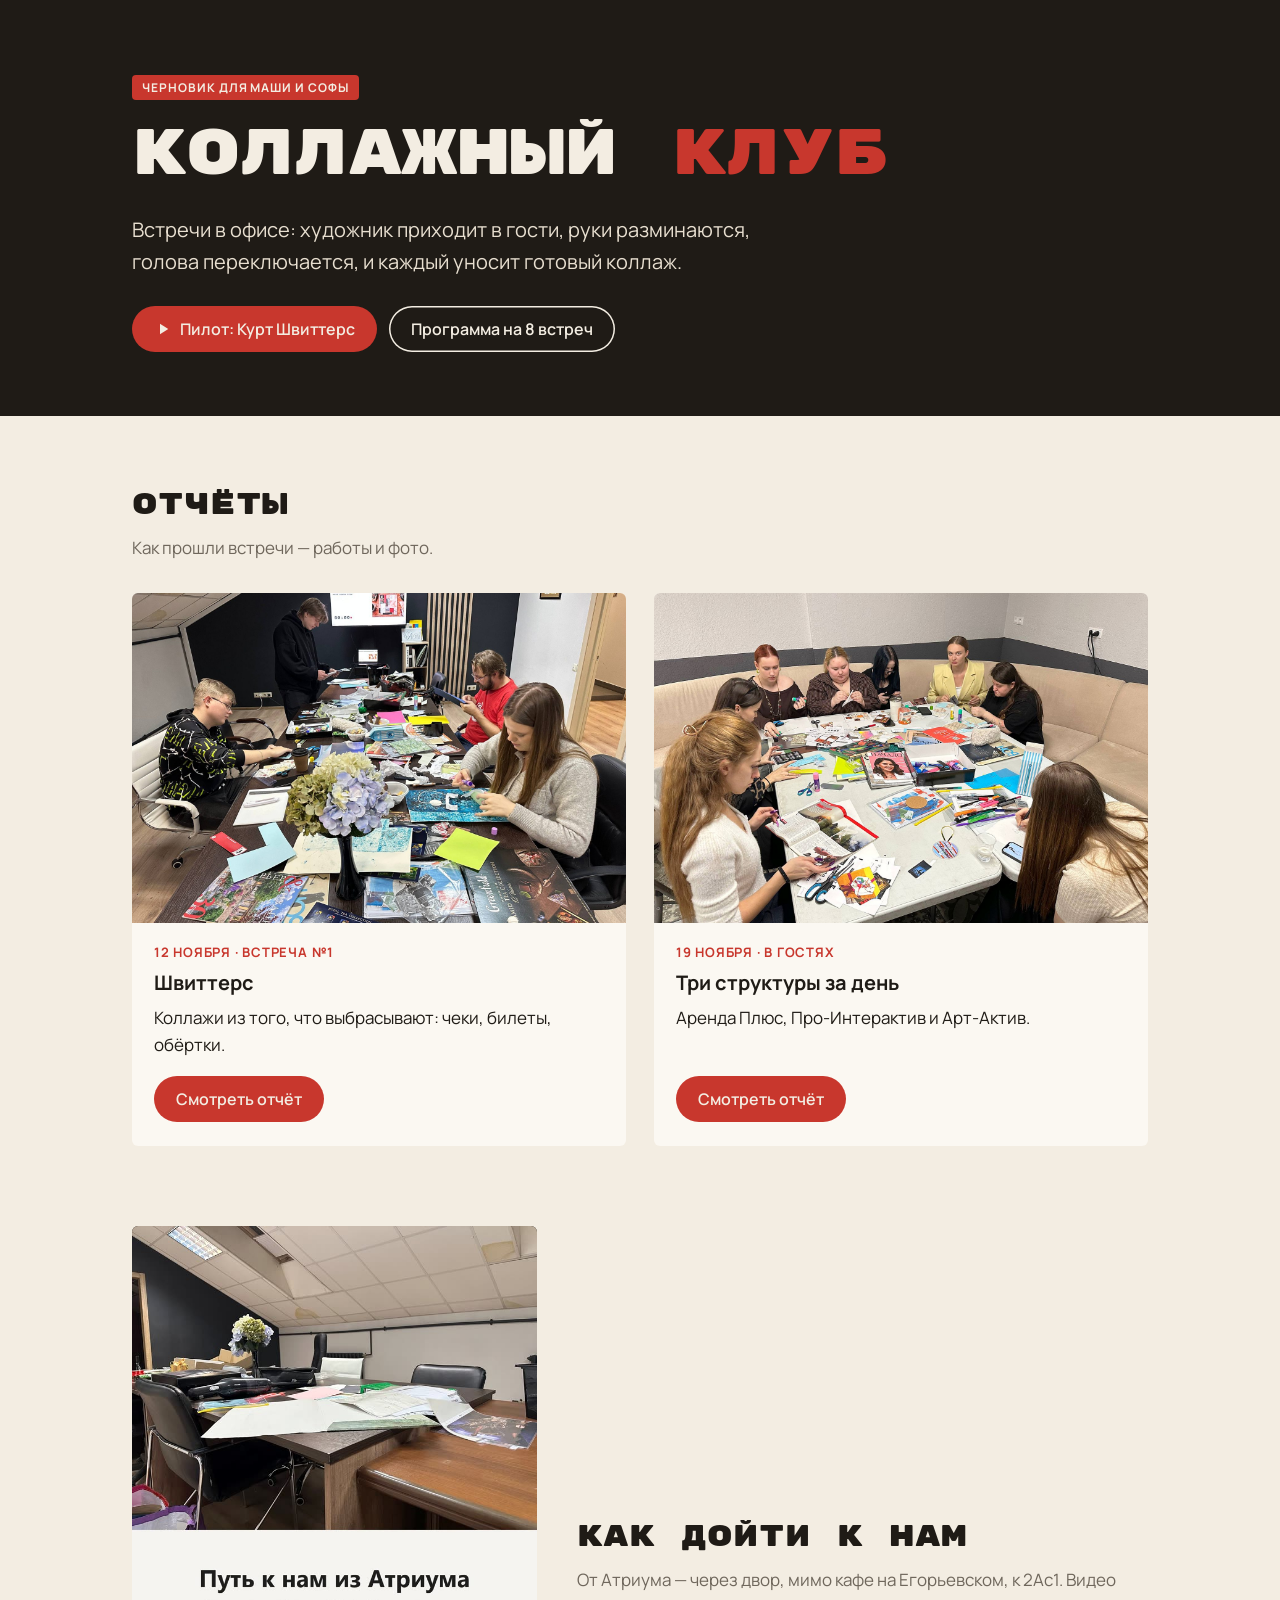
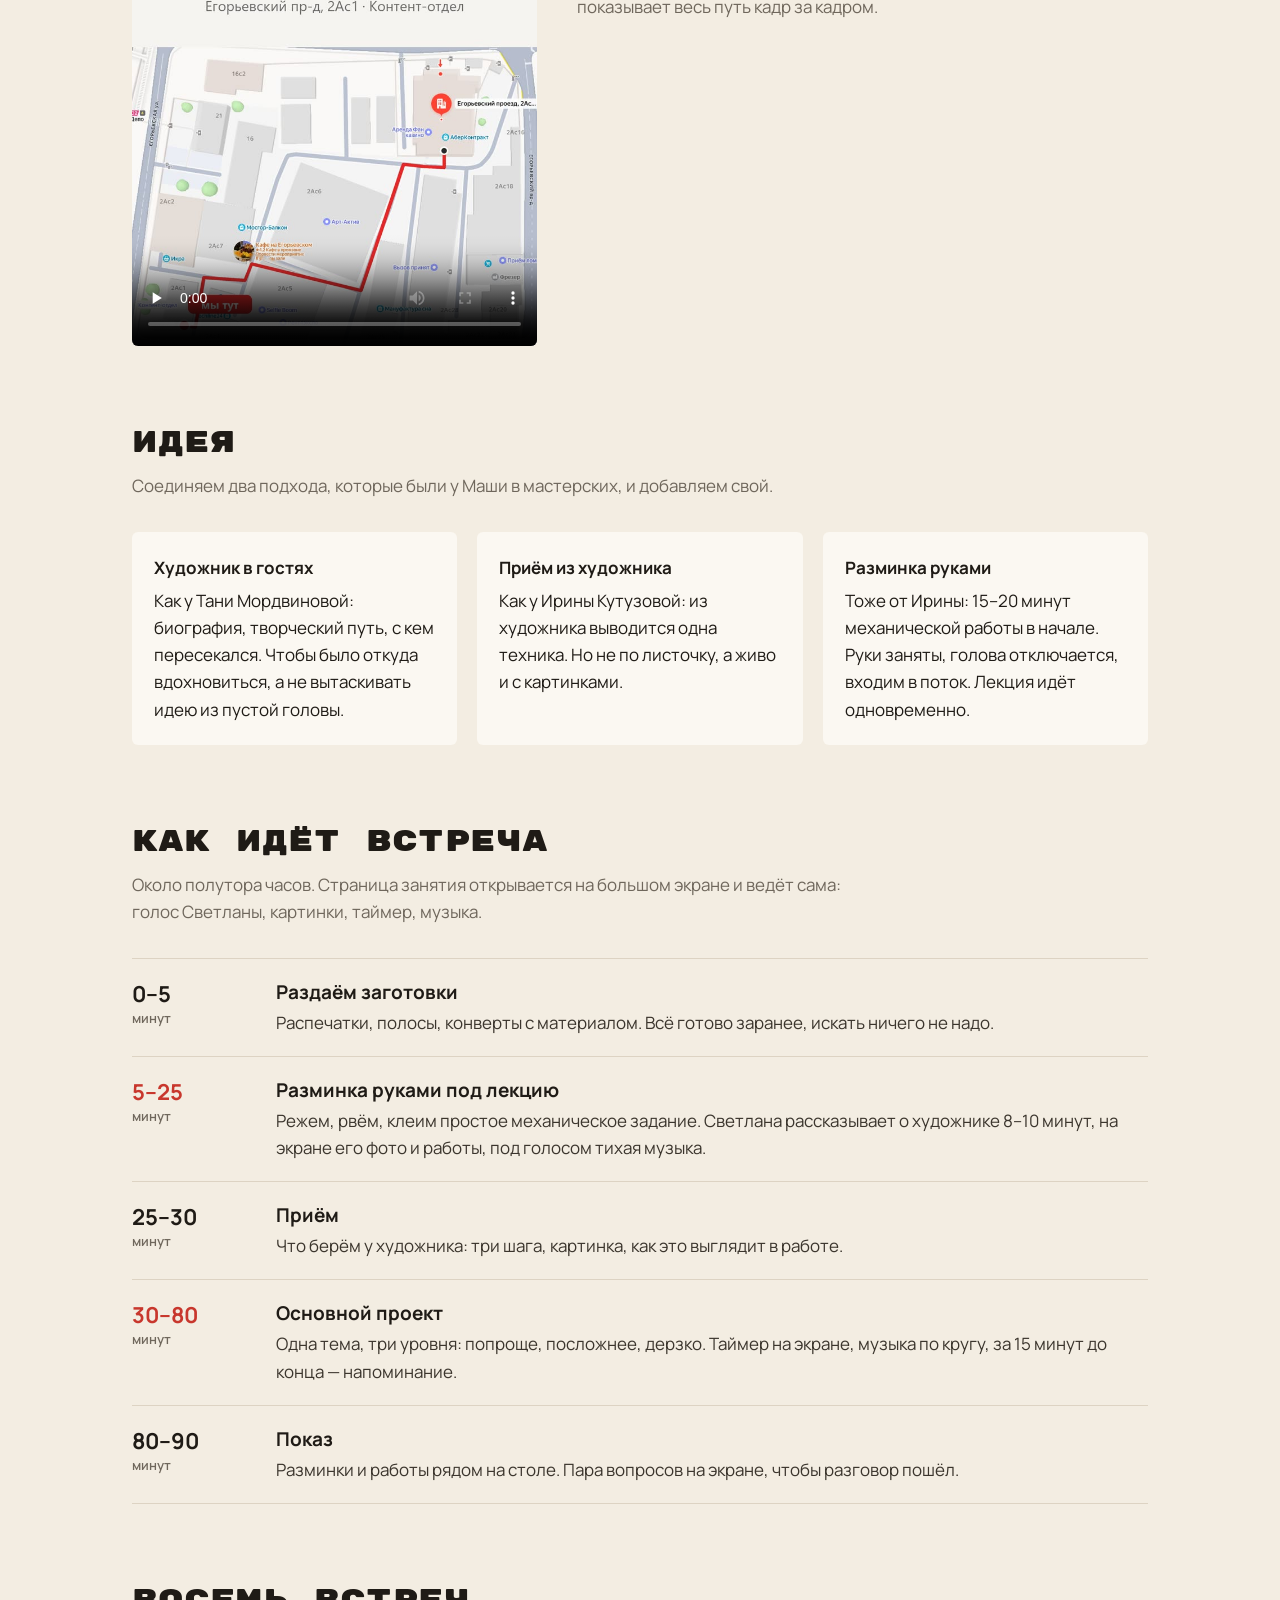
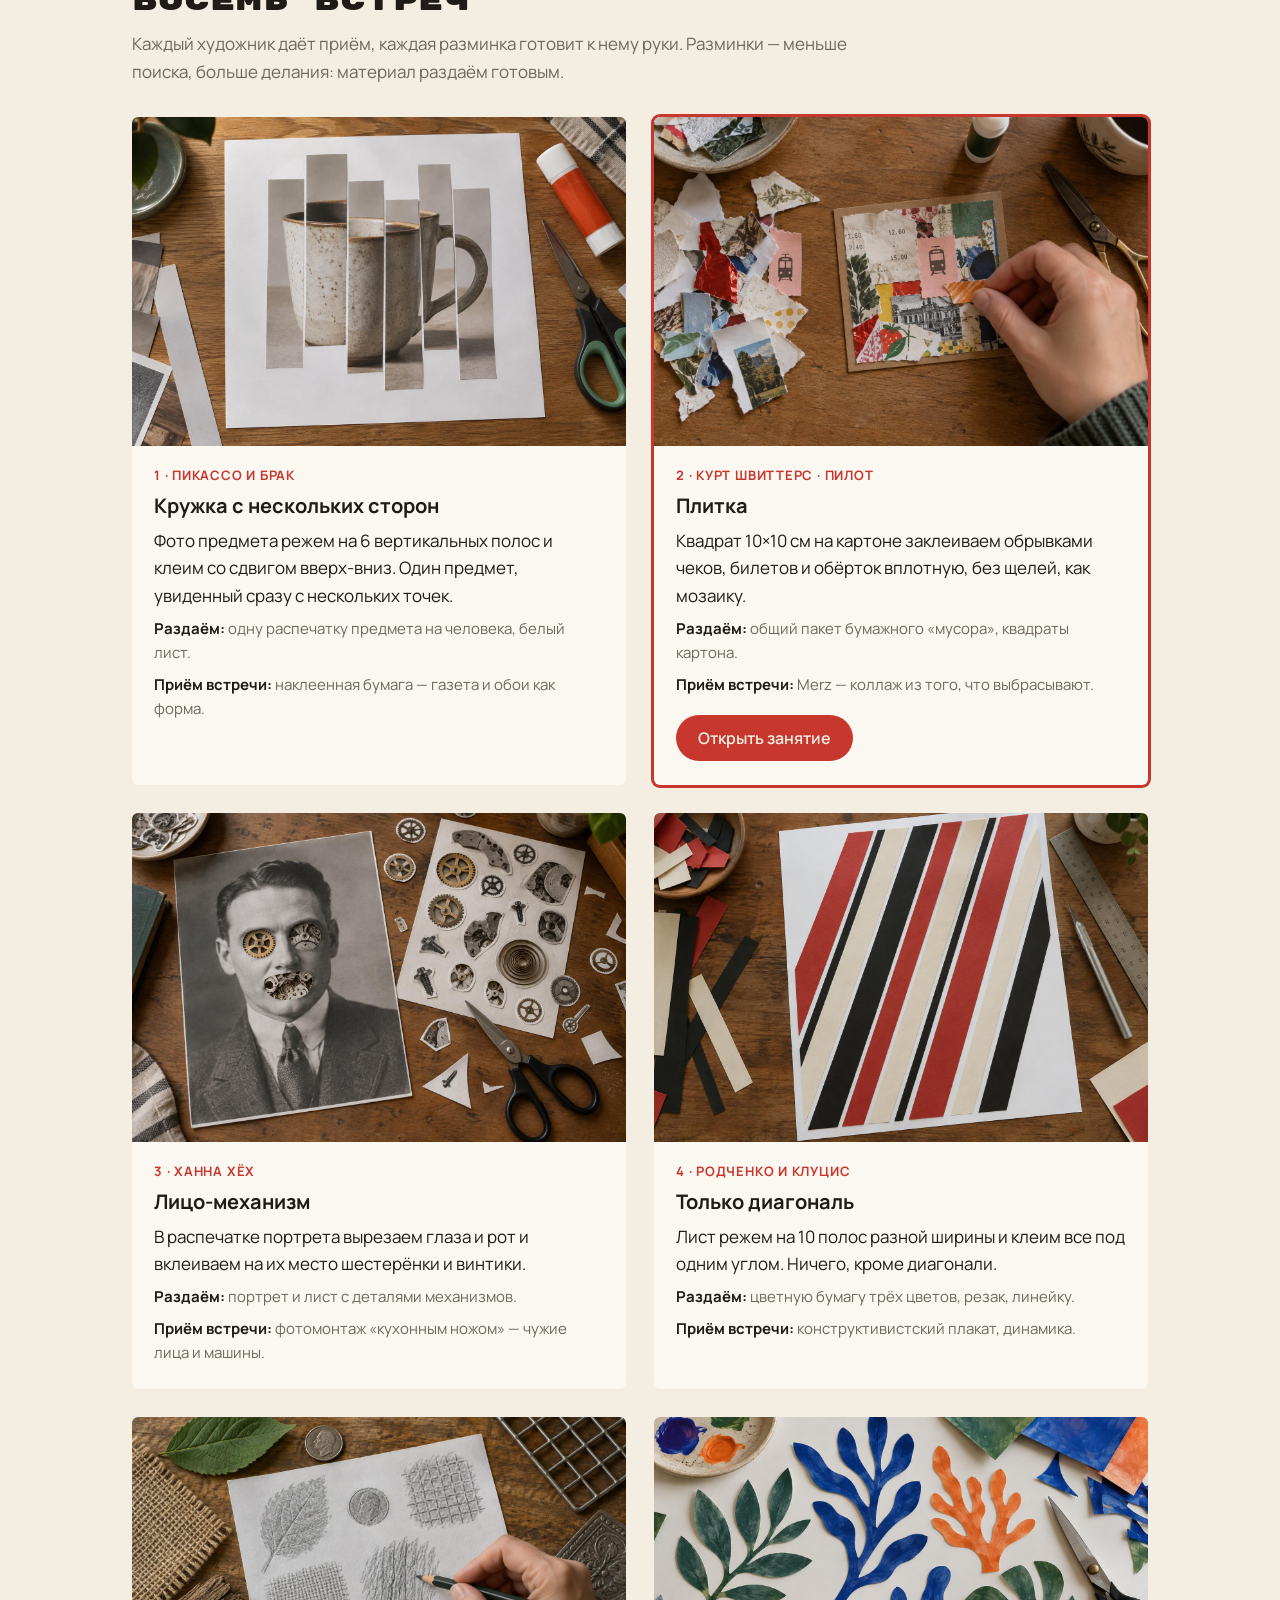
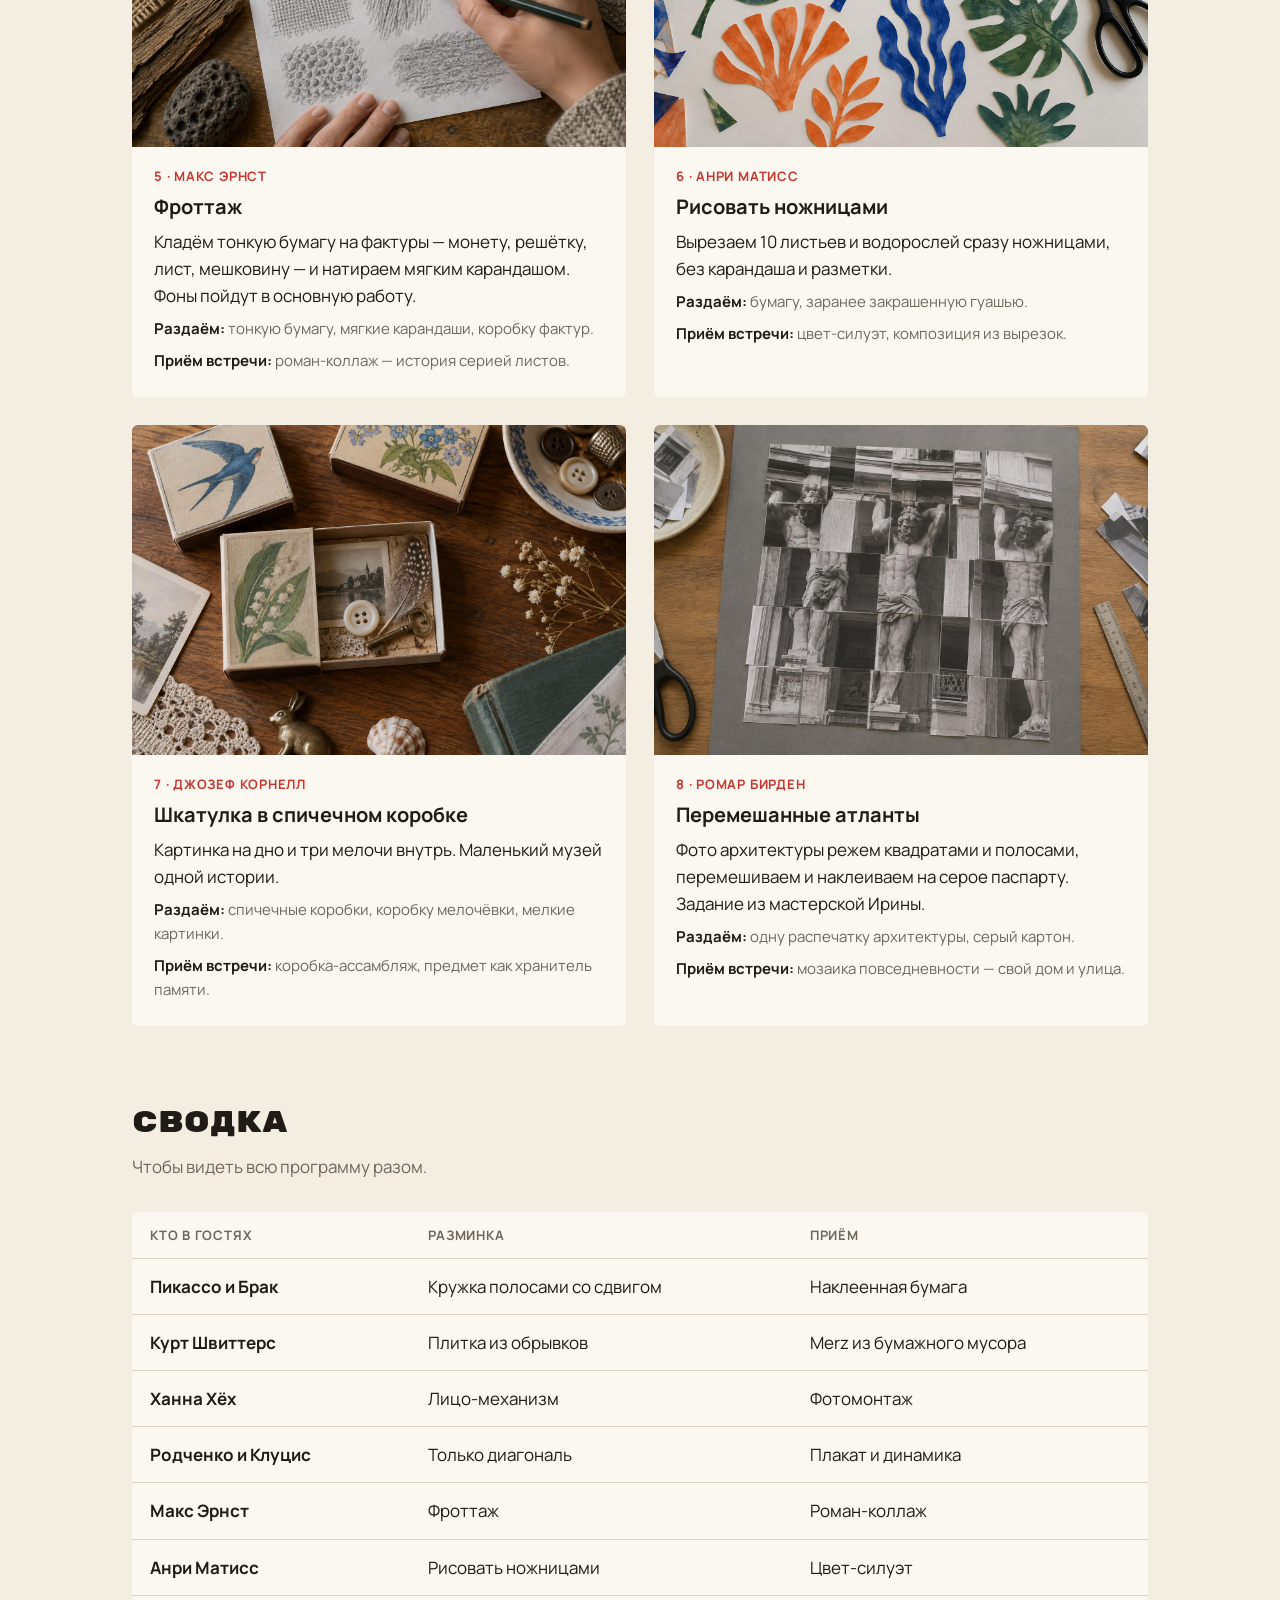
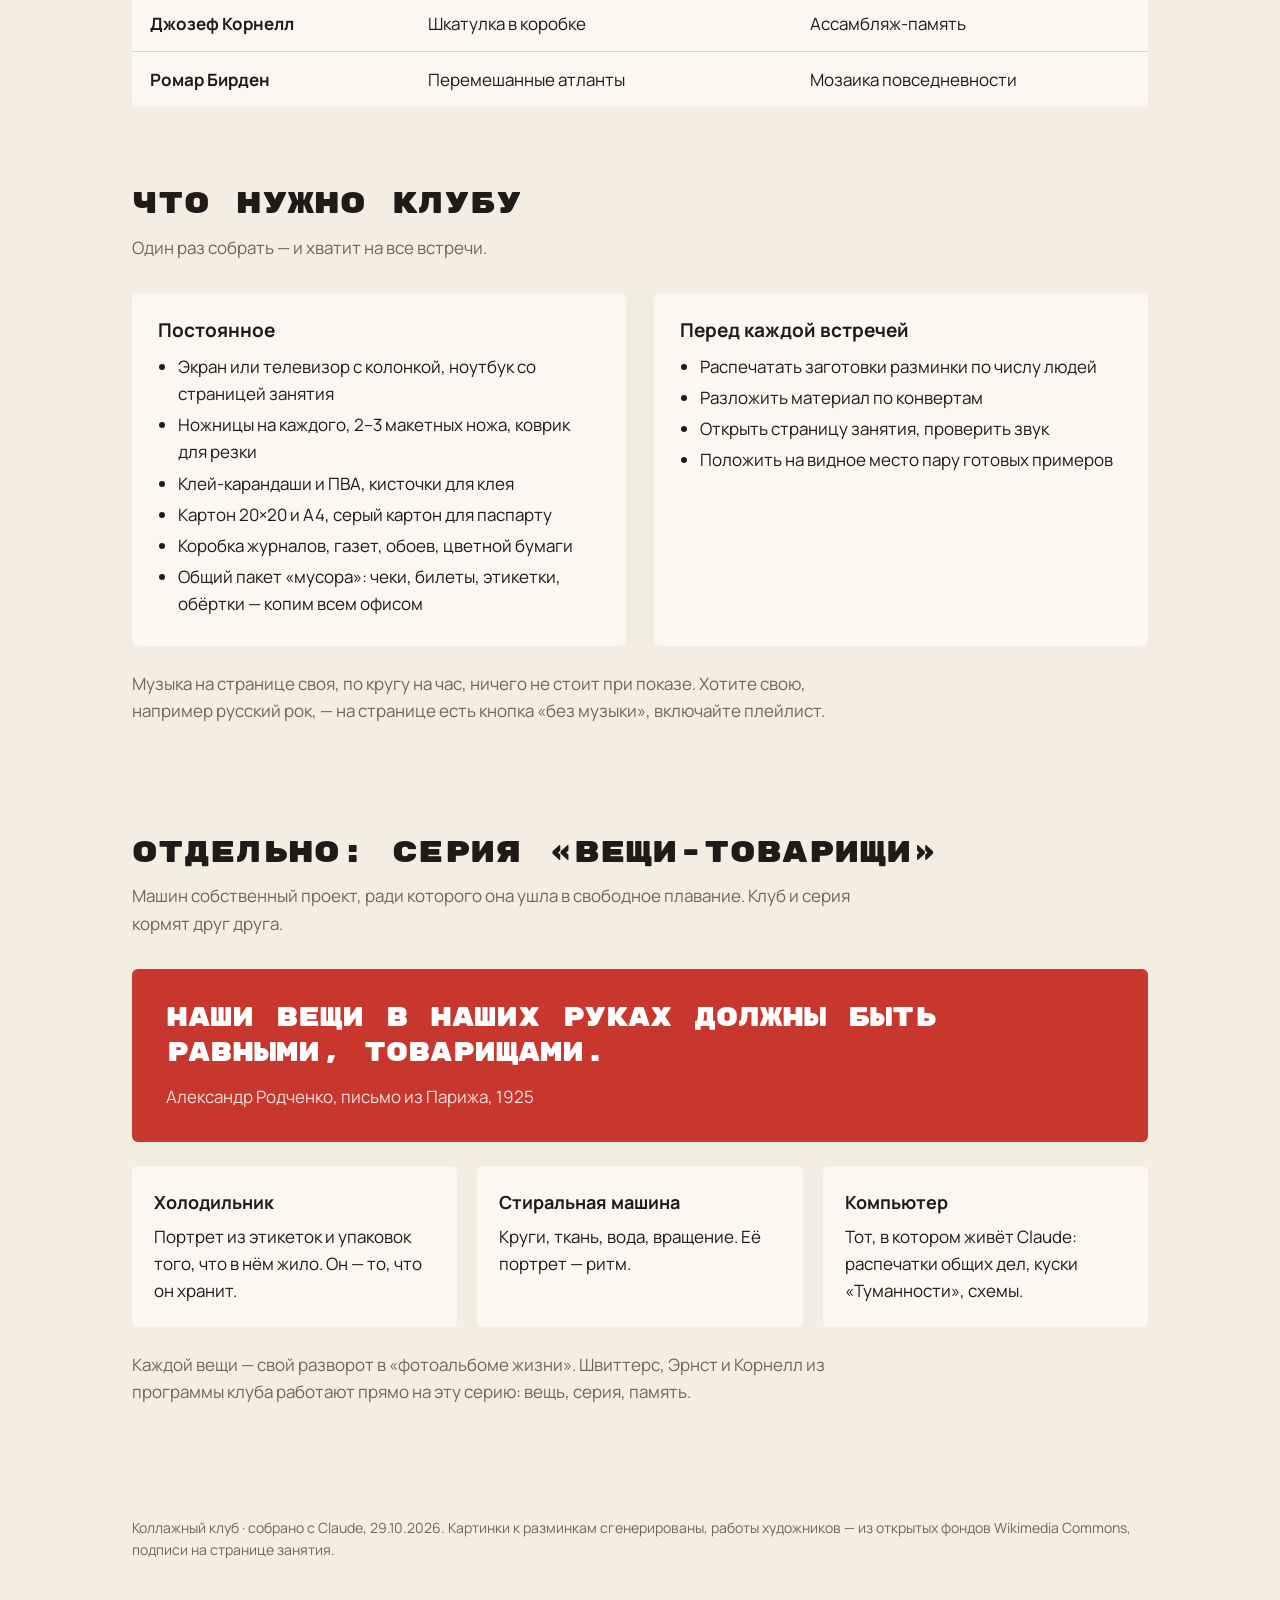
==== commit ca8d3f1f: "КК: «Как дойти к нам» — с отчёта на витрину Co-Authored-By: Claude Opus 5.5 <noreply@anthropic.com>" ====
--- a/index.html
+++ b/index.html
@@ -1,206 +1,217 @@
-<!doctype html>
-<html lang="ru">
-<head>
-<meta charset="utf-8">
-<meta name="viewport" content="width=device-width, initial-scale=1">
-<meta name="robots" content="noindex">
-<title>Коллажный клуб</title>
-<link rel="preconnect" href="https://fonts.googleapis.com">
-<link href="https://fonts.googleapis.com/css2?family=Manrope:wght@400;600;700&family=Rubik+Mono+One&display=swap" rel="stylesheet">
-<link rel="stylesheet" href="style.css">
-<style>
-header.hero{background:var(--ink);color:var(--paper);padding:72px 0 64px}
-.hero h1{font-size:64px;margin:18px 0 22px}
-.hero h1 span{color:var(--red)}
-.hero p{max-width:640px;font-size:20px;margin:0 0 28px;color:#e8dfd0}
-.hero .row{display:flex;gap:12px;flex-wrap:wrap}
-section{padding:72px 0 8px}
-section h2{font-size:30px;margin-bottom:12px}
-.lead{color:var(--mute);max-width:720px;margin:0 0 32px}
-.idea{display:grid;grid-template-columns:repeat(3,1fr);gap:20px}
-.idea div{background:var(--card);padding:22px;border-radius:6px}
-.idea b{display:block;margin-bottom:6px}
-.flow{display:grid;gap:0;counter-reset:s}
-.flow .st{display:grid;grid-template-columns:120px 1fr;gap:24px;padding:20px 0;border-top:1px solid var(--line)}
-.flow .st:last-child{border-bottom:1px solid var(--line)}
-.flow .t{font:700 22px "Manrope",sans-serif}
-.flow .t small{display:block;font:600 13px "Manrope",sans-serif;color:var(--mute)}
-.flow h3{font:700 19px "Manrope",sans-serif;margin-bottom:4px}
-.flow p{margin:0;color:#3b352d}
-.flow .st.hot .t{color:var(--red)}
-.warm{display:grid;grid-template-columns:repeat(2,1fr);gap:28px}
-.card{background:var(--card);border-radius:6px;overflow:hidden;display:flex;flex-direction:column}
-.card img{aspect-ratio:3/2;object-fit:cover;width:100%}
-.card .b{padding:20px 22px 24px;display:flex;flex-direction:column;gap:8px;flex:1}
-.card h3{font:700 20px "Manrope",sans-serif}
-.card .who{font:700 13px "Manrope",sans-serif;color:var(--red);letter-spacing:.06em;text-transform:uppercase}
-.card p{margin:0}
-.card .give{font-size:15px;color:var(--mute)}
-.card .give b{color:var(--ink)}
-.card .go{margin-top:auto;padding-top:10px}
-.card.pilot{box-shadow:0 0 0 3px var(--red)}
-table{width:100%;border-collapse:collapse;background:var(--card);border-radius:6px;overflow:hidden}
-th,td{text-align:left;padding:14px 18px;border-bottom:1px solid var(--line);vertical-align:top}
-th{font:700 13px "Manrope",sans-serif;letter-spacing:.06em;text-transform:uppercase;color:var(--mute)}
-td:first-child{font-weight:700;white-space:nowrap}
-tr:last-child td{border-bottom:0}
-.cols{display:grid;grid-template-columns:1fr 1fr;gap:28px}
-.box{background:var(--card);border-radius:6px;padding:24px 26px}
-.box h3{font:700 19px "Manrope",sans-serif;margin-bottom:10px}
-.box ul{margin:0;padding-left:20px}
-.box li{margin:4px 0}
-.quote{background:var(--red);color:#fff;border-radius:6px;padding:32px 34px;margin-bottom:24px}
-.quote q{display:block;font:400 26px/1.35 "Rubik Mono One",sans-serif;quotes:none;margin-bottom:12px}
-.quote span{opacity:.85}
-.things{display:grid;grid-template-columns:repeat(3,1fr);gap:20px}
-.things div{background:var(--card);border-radius:6px;padding:22px}
-.things b{display:block;margin-bottom:6px;font-size:18px}
-footer{padding:72px 0 48px;color:var(--mute);font-size:14px}
-@media (max-width:820px){
-.wrap{padding:0 16px}
-header.hero{padding:48px 0 44px}
-.hero h1{font-size:36px}
-.hero p{font-size:17px}
-section{padding:52px 0 4px}
-section h2{font-size:22px}
-.idea,.warm,.cols,.things{grid-template-columns:1fr}
-.flow .st{grid-template-columns:1fr;gap:6px}
-table,thead,tbody,tr,td{display:block}
-thead{display:none}
-tr{padding:14px 16px;border-bottom:1px solid var(--line)}
-td{padding:2px 0;border:0}
-td:first-child{white-space:normal}
-.quote q{font-size:19px}
-}
-</style>
-</head>
-<body>
-<header class="hero">
-<div class="wrap">
-<span class="tag red">черновик для Маши и Софы</span>
-<h1>Коллажный <span>клуб</span></h1>
-<p>Встречи в офисе: художник приходит в гости, руки разминаются, голова переключается, и каждый уносит готовый коллаж.</p>
-<div class="row">
-<a class="btn red" href="shvitters.html"><svg viewBox="0 0 24 24" fill="currentColor"><path d="M8 5v14l11-7z"/></svg>Пилот: Курт Швиттерс</a>
-<a class="btn ghost" style="color:var(--paper);box-shadow:inset 0 0 0 1.5px var(--paper)" href="#programma">Программа на 8 встреч</a>
-</div>
-</div>
-</header>
-
-<main>
-<section>
-<div class="wrap">
-<h2>Отчёты</h2>
-<p class="lead">Как прошли встречи — работы и фото.</p>
-<div class="warm">
-<div class="card"><img src="img/v1/p9.jpg" alt="" loading="lazy"><div class="b"><span class="who">12 ноября · встреча №1</span><h3>Швиттерс</h3><p>Коллажи из того, что выбрасывают: чеки, билеты, обёртки.</p><div class="go"><a class="btn red" href="vstrecha-1.html">Смотреть отчёт</a></div></div></div>
-<div class="card"><img src="img/v2/p23.jpg" alt="" loading="lazy"><div class="b"><span class="who">19 ноября · в гостях</span><h3>Три структуры за день</h3><p>Аренда Плюс, Про-Интерактив и Арт-Актив — и видео, как дойти к нам из Атриума.</p><div class="go"><a class="btn red" href="v-gostyah.html">Смотреть отчёт</a></div></div></div>
-</div>
-</div>
-</section>
-
-<section>
-<div class="wrap">
-<h2>Идея</h2>
-<p class="lead">Соединяем два подхода, которые были у Маши в мастерских, и добавляем свой.</p>
-<div class="idea">
-<div><b>Художник в гостях</b>Как у Тани Мордвиновой: биография, творческий путь, с кем пересекался. Чтобы было откуда вдохновиться, а не вытаскивать идею из пустой головы.</div>
-<div><b>Приём из художника</b>Как у Ирины Кутузовой: из художника выводится одна техника. Но не по листочку, а живо и с картинками.</div>
-<div><b>Разминка руками</b>Тоже от Ирины: 15–20 минут механической работы в начале. Руки заняты, голова отключается, входим в поток. Лекция идёт одновременно.</div>
-</div>
-</div>
-</section>
-
-<section>
-<div class="wrap">
-<h2>Как идёт встреча</h2>
-<p class="lead">Около полутора часов. Страница занятия открывается на большом экране и ведёт сама: голос Светланы, картинки, таймер, музыка.</p>
-<div class="flow">
-<div class="st"><div class="t">0–5<small>минут</small></div><div><h3>Раздаём заготовки</h3><p>Распечатки, полосы, конверты с материалом. Всё готово заранее, искать ничего не надо.</p></div></div>
-<div class="st hot"><div class="t">5–25<small>минут</small></div><div><h3>Разминка руками под лекцию</h3><p>Режем, рвём, клеим простое механическое задание. Светлана рассказывает о художнике 8–10 минут, на экране его фото и работы, под голосом тихая музыка.</p></div></div>
-<div class="st"><div class="t">25–30<small>минут</small></div><div><h3>Приём</h3><p>Что берём у художника: три шага, картинка, как это выглядит в работе.</p></div></div>
-<div class="st hot"><div class="t">30–80<small>минут</small></div><div><h3>Основной проект</h3><p>Одна тема, три уровня: попроще, посложнее, дерзко. Таймер на экране, музыка по кругу, за 15 минут до конца — напоминание.</p></div></div>
-<div class="st"><div class="t">80–90<small>минут</small></div><div><h3>Показ</h3><p>Разминки и работы рядом на столе. Пара вопросов на экране, чтобы разговор пошёл.</p></div></div>
-</div>
-</div>
-</section>
-
-<section id="programma">
-<div class="wrap">
-<h2>Восемь встреч</h2>
-<p class="lead">Каждый художник даёт приём, каждая разминка готовит к нему руки. Разминки — меньше поиска, больше делания: материал раздаём готовым.</p>
-<div class="warm">
-<div class="card"><img src="img/w_picasso.jpg" alt="" loading="lazy"><div class="b"><span class="who">1 · Пикассо и Брак</span><h3>Кружка с нескольких сторон</h3><p>Фото предмета режем на 6 вертикальных полос и клеим со сдвигом вверх-вниз. Один предмет, увиденный сразу с нескольких точек.</p><p class="give"><b>Раздаём:</b> одну распечатку предмета на человека, белый лист.</p><p class="give"><b>Приём встречи:</b> наклеенная бумага — газета и обои как форма.</p></div></div>
-<div class="card pilot"><img src="img/w_schwitters.jpg" alt="" loading="lazy"><div class="b"><span class="who">2 · Курт Швиттерс · пилот</span><h3>Плитка</h3><p>Квадрат 10×10 см на картоне заклеиваем обрывками чеков, билетов и обёрток вплотную, без щелей, как мозаику.</p><p class="give"><b>Раздаём:</b> общий пакет бумажного «мусора», квадраты картона.</p><p class="give"><b>Приём встречи:</b> Merz — коллаж из того, что выбрасывают.</p><div class="go"><a class="btn red" href="shvitters.html">Открыть занятие</a></div></div></div>
-<div class="card"><img src="img/w_hoch.jpg" alt="" loading="lazy"><div class="b"><span class="who">3 · Ханна Хёх</span><h3>Лицо-механизм</h3><p>В распечатке портрета вырезаем глаза и рот и вклеиваем на их место шестерёнки и винтики.</p><p class="give"><b>Раздаём:</b> портрет и лист с деталями механизмов.</p><p class="give"><b>Приём встречи:</b> фотомонтаж «кухонным ножом» — чужие лица и машины.</p></div></div>
-<div class="card"><img src="img/w_rodchenko.jpg" alt="" loading="lazy"><div class="b"><span class="who">4 · Родченко и Клуцис</span><h3>Только диагональ</h3><p>Лист режем на 10 полос разной ширины и клеим все под одним углом. Ничего, кроме диагонали.</p><p class="give"><b>Раздаём:</b> цветную бумагу трёх цветов, резак, линейку.</p><p class="give"><b>Приём встречи:</b> конструктивистский плакат, динамика.</p></div></div>
-<div class="card"><img src="img/w_ernst.jpg" alt="" loading="lazy"><div class="b"><span class="who">5 · Макс Эрнст</span><h3>Фроттаж</h3><p>Кладём тонкую бумагу на фактуры — монету, решётку, лист, мешковину — и натираем мягким карандашом. Фоны пойдут в основную работу.</p><p class="give"><b>Раздаём:</b> тонкую бумагу, мягкие карандаши, коробку фактур.</p><p class="give"><b>Приём встречи:</b> роман-коллаж — история серией листов.</p></div></div>
-<div class="card"><img src="img/w_matisse.jpg" alt="" loading="lazy"><div class="b"><span class="who">6 · Анри Матисс</span><h3>Рисовать ножницами</h3><p>Вырезаем 10 листьев и водорослей сразу ножницами, без карандаша и разметки.</p><p class="give"><b>Раздаём:</b> бумагу, заранее закрашенную гуашью.</p><p class="give"><b>Приём встречи:</b> цвет-силуэт, композиция из вырезок.</p></div></div>
-<div class="card"><img src="img/w_cornell.jpg" alt="" loading="lazy"><div class="b"><span class="who">7 · Джозеф Корнелл</span><h3>Шкатулка в спичечном коробке</h3><p>Картинка на дно и три мелочи внутрь. Маленький музей одной истории.</p><p class="give"><b>Раздаём:</b> спичечные коробки, коробку мелочёвки, мелкие картинки.</p><p class="give"><b>Приём встречи:</b> коробка-ассамбляж, предмет как хранитель памяти.</p></div></div>
-<div class="card"><img src="img/w_bearden.jpg" alt="" loading="lazy"><div class="b"><span class="who">8 · Ромар Бирден</span><h3>Перемешанные атланты</h3><p>Фото архитектуры режем квадратами и полосами, перемешиваем и наклеиваем на серое паспарту. Задание из мастерской Ирины.</p><p class="give"><b>Раздаём:</b> одну распечатку архитектуры, серый картон.</p><p class="give"><b>Приём встречи:</b> мозаика повседневности — свой дом и улица.</p></div></div>
-</div>
-</div>
-</section>
-
-<section>
-<div class="wrap">
-<h2>Сводка</h2>
-<p class="lead">Чтобы видеть всю программу разом.</p>
-<table>
-<thead><tr><th>Кто в гостях</th><th>Разминка</th><th>Приём</th></tr></thead>
-<tbody>
-<tr><td>Пикассо и Брак</td><td>Кружка полосами со сдвигом</td><td>Наклеенная бумага</td></tr>
-<tr><td>Курт Швиттерс</td><td>Плитка из обрывков</td><td>Merz из бумажного мусора</td></tr>
-<tr><td>Ханна Хёх</td><td>Лицо-механизм</td><td>Фотомонтаж</td></tr>
-<tr><td>Родченко и Клуцис</td><td>Только диагональ</td><td>Плакат и динамика</td></tr>
-<tr><td>Макс Эрнст</td><td>Фроттаж</td><td>Роман-коллаж</td></tr>
-<tr><td>Анри Матисс</td><td>Рисовать ножницами</td><td>Цвет-силуэт</td></tr>
-<tr><td>Джозеф Корнелл</td><td>Шкатулка в коробке</td><td>Ассамбляж-память</td></tr>
-<tr><td>Ромар Бирден</td><td>Перемешанные атланты</td><td>Мозаика повседневности</td></tr>
-</tbody>
-</table>
-</div>
-</section>
-
-<section>
-<div class="wrap">
-<h2>Что нужно клубу</h2>
-<p class="lead">Один раз собрать — и хватит на все встречи.</p>
-<div class="cols">
-<div class="box"><h3>Постоянное</h3><ul>
-<li>Экран или телевизор с колонкой, ноутбук со страницей занятия</li>
-<li>Ножницы на каждого, 2–3 макетных ножа, коврик для резки</li>
-<li>Клей-карандаши и ПВА, кисточки для клея</li>
-<li>Картон 20×20 и А4, серый картон для паспарту</li>
-<li>Коробка журналов, газет, обоев, цветной бумаги</li>
-<li>Общий пакет «мусора»: чеки, билеты, этикетки, обёртки — копим всем офисом</li>
-</ul></div>
-<div class="box"><h3>Перед каждой встречей</h3><ul>
-<li>Распечатать заготовки разминки по числу людей</li>
-<li>Разложить материал по конвертам</li>
-<li>Открыть страницу занятия, проверить звук</li>
-<li>Положить на видное место пару готовых примеров</li>
-</ul></div>
-</div>
-<p class="lead" style="margin-top:24px">Музыка на странице своя, по кругу на час, ничего не стоит при показе. Хотите свою, например русский рок, — на странице есть кнопка «без музыки», включайте плейлист.</p>
-</div>
-</section>
-
-<section>
-<div class="wrap">
-<h2>Отдельно: серия «Вещи-товарищи»</h2>
-<p class="lead">Машин собственный проект, ради которого она ушла в свободное плавание. Клуб и серия кормят друг друга.</p>
-<div class="quote"><q>Наши вещи в наших руках должны быть равными, товарищами.</q><span>Александр Родченко, письмо из Парижа, 1925</span></div>
-<div class="things">
-<div><b>Холодильник</b>Портрет из этикеток и упаковок того, что в нём жило. Он — то, что он хранит.</div>
-<div><b>Стиральная машина</b>Круги, ткань, вода, вращение. Её портрет — ритм.</div>
-<div><b>Компьютер</b>Тот, в котором живёт Claude: распечатки общих дел, куски «Туманности», схемы.</div>
-</div>
-<p class="lead" style="margin-top:24px">Каждой вещи — свой разворот в «фотоальбоме жизни». Швиттерс, Эрнст и Корнелл из программы клуба работают прямо на эту серию: вещь, серия, память.</p>
-</div>
-</section>
-</main>
-
-<footer><div class="wrap">Коллажный клуб · собрано с Claude, 29.10.2026. Картинки к разминкам сгенерированы, работы художников — из открытых фондов Wikimedia Commons, подписи на странице занятия.</div></footer>
-</body>
-</html>
+<!doctype html>
+<html lang="ru">
+<head>
+<meta charset="utf-8">
+<meta name="viewport" content="width=device-width, initial-scale=1">
+<meta name="robots" content="noindex">
+<title>Коллажный клуб</title>
+<link rel="preconnect" href="https://fonts.googleapis.com">
+<link href="https://fonts.googleapis.com/css2?family=Manrope:wght@400;600;700&family=Rubik+Mono+One&display=swap" rel="stylesheet">
+<link rel="stylesheet" href="style.css">
+<style>
+header.hero{background:var(--ink);color:var(--paper);padding:72px 0 64px}
+.hero h1{font-size:64px;margin:18px 0 22px}
+.hero h1 span{color:var(--red)}
+.hero p{max-width:640px;font-size:20px;margin:0 0 28px;color:#e8dfd0}
+.hero .row{display:flex;gap:12px;flex-wrap:wrap}
+section{padding:72px 0 8px}
+section h2{font-size:30px;margin-bottom:12px}
+.lead{color:var(--mute);max-width:720px;margin:0 0 32px}
+.idea{display:grid;grid-template-columns:repeat(3,1fr);gap:20px}
+.idea div{background:var(--card);padding:22px;border-radius:6px}
+.idea b{display:block;margin-bottom:6px}
+.flow{display:grid;gap:0;counter-reset:s}
+.flow .st{display:grid;grid-template-columns:120px 1fr;gap:24px;padding:20px 0;border-top:1px solid var(--line)}
+.flow .st:last-child{border-bottom:1px solid var(--line)}
+.flow .t{font:700 22px "Manrope",sans-serif}
+.flow .t small{display:block;font:600 13px "Manrope",sans-serif;color:var(--mute)}
+.flow h3{font:700 19px "Manrope",sans-serif;margin-bottom:4px}
+.flow p{margin:0;color:#3b352d}
+.flow .st.hot .t{color:var(--red)}
+.warm{display:grid;grid-template-columns:repeat(2,1fr);gap:28px}
+.card{background:var(--card);border-radius:6px;overflow:hidden;display:flex;flex-direction:column}
+.card img{aspect-ratio:3/2;object-fit:cover;width:100%}
+.card .b{padding:20px 22px 24px;display:flex;flex-direction:column;gap:8px;flex:1}
+.card h3{font:700 20px "Manrope",sans-serif}
+.card .who{font:700 13px "Manrope",sans-serif;color:var(--red);letter-spacing:.06em;text-transform:uppercase}
+.card p{margin:0}
+.card .give{font-size:15px;color:var(--mute)}
+.card .give b{color:var(--ink)}
+.card .go{margin-top:auto;padding-top:10px}
+.card.pilot{box-shadow:0 0 0 3px var(--red)}
+table{width:100%;border-collapse:collapse;background:var(--card);border-radius:6px;overflow:hidden}
+th,td{text-align:left;padding:14px 18px;border-bottom:1px solid var(--line);vertical-align:top}
+th{font:700 13px "Manrope",sans-serif;letter-spacing:.06em;text-transform:uppercase;color:var(--mute)}
+td:first-child{font-weight:700;white-space:nowrap}
+tr:last-child td{border-bottom:0}
+.route{display:grid;grid-template-columns:auto minmax(0,1fr);gap:40px;align-items:center}
+.route video{display:block;height:min(80vh,720px);width:auto;max-width:100%;border-radius:6px;background:var(--ink)}
+.cols{display:grid;grid-template-columns:1fr 1fr;gap:28px}
+.box{background:var(--card);border-radius:6px;padding:24px 26px}
+.box h3{font:700 19px "Manrope",sans-serif;margin-bottom:10px}
+.box ul{margin:0;padding-left:20px}
+.box li{margin:4px 0}
+.quote{background:var(--red);color:#fff;border-radius:6px;padding:32px 34px;margin-bottom:24px}
+.quote q{display:block;font:400 26px/1.35 "Rubik Mono One",sans-serif;quotes:none;margin-bottom:12px}
+.quote span{opacity:.85}
+.things{display:grid;grid-template-columns:repeat(3,1fr);gap:20px}
+.things div{background:var(--card);border-radius:6px;padding:22px}
+.things b{display:block;margin-bottom:6px;font-size:18px}
+footer{padding:72px 0 48px;color:var(--mute);font-size:14px}
+@media (max-width:820px){
+.wrap{padding:0 16px}
+header.hero{padding:48px 0 44px}
+.hero h1{font-size:36px}
+.hero p{font-size:17px}
+section{padding:52px 0 4px}
+section h2{font-size:22px}
+.idea,.warm,.cols,.things{grid-template-columns:1fr}
+.route{grid-template-columns:1fr;gap:20px}
+.route video{height:auto;width:100%}
+.flow .st{grid-template-columns:1fr;gap:6px}
+table,thead,tbody,tr,td{display:block}
+thead{display:none}
+tr{padding:14px 16px;border-bottom:1px solid var(--line)}
+td{padding:2px 0;border:0}
+td:first-child{white-space:normal}
+.quote q{font-size:19px}
+}
+</style>
+</head>
+<body>
+<header class="hero">
+<div class="wrap">
+<span class="tag red">черновик для Маши и Софы</span>
+<h1>Коллажный <span>клуб</span></h1>
+<p>Встречи в офисе: художник приходит в гости, руки разминаются, голова переключается, и каждый уносит готовый коллаж.</p>
+<div class="row">
+<a class="btn red" href="shvitters.html"><svg viewBox="0 0 24 24" fill="currentColor"><path d="M8 5v14l11-7z"/></svg>Пилот: Курт Швиттерс</a>
+<a class="btn ghost" style="color:var(--paper);box-shadow:inset 0 0 0 1.5px var(--paper)" href="#programma">Программа на 8 встреч</a>
+</div>
+</div>
+</header>
+
+<main>
+<section>
+<div class="wrap">
+<h2>Отчёты</h2>
+<p class="lead">Как прошли встречи — работы и фото.</p>
+<div class="warm">
+<div class="card"><img src="img/v1/p9.jpg" alt="" loading="lazy"><div class="b"><span class="who">12 ноября · встреча №1</span><h3>Швиттерс</h3><p>Коллажи из того, что выбрасывают: чеки, билеты, обёртки.</p><div class="go"><a class="btn red" href="vstrecha-1.html">Смотреть отчёт</a></div></div></div>
+<div class="card"><img src="img/v2/p23.jpg" alt="" loading="lazy"><div class="b"><span class="who">19 ноября · в гостях</span><h3>Три структуры за день</h3><p>Аренда Плюс, Про-Интерактив и Арт-Актив.</p><div class="go"><a class="btn red" href="v-gostyah.html">Смотреть отчёт</a></div></div></div>
+</div>
+</div>
+</section>
+
+<section>
+<div class="wrap route">
+<video src="img/v2/put.mp4" poster="img/v2/put-poster.jpg" controls playsinline preload="none"></video>
+<div><h2>Как дойти к нам</h2><p class="lead">От Атриума — через двор, мимо кафе на Егорьевском, к 2Ас1. Видео показывает весь путь кадр за кадром.</p></div>
+</div>
+</section>
+
+<section>
+<div class="wrap">
+<h2>Идея</h2>
+<p class="lead">Соединяем два подхода, которые были у Маши в мастерских, и добавляем свой.</p>
+<div class="idea">
+<div><b>Художник в гостях</b>Как у Тани Мордвиновой: биография, творческий путь, с кем пересекался. Чтобы было откуда вдохновиться, а не вытаскивать идею из пустой головы.</div>
+<div><b>Приём из художника</b>Как у Ирины Кутузовой: из художника выводится одна техника. Но не по листочку, а живо и с картинками.</div>
+<div><b>Разминка руками</b>Тоже от Ирины: 15–20 минут механической работы в начале. Руки заняты, голова отключается, входим в поток. Лекция идёт одновременно.</div>
+</div>
+</div>
+</section>
+
+<section>
+<div class="wrap">
+<h2>Как идёт встреча</h2>
+<p class="lead">Около полутора часов. Страница занятия открывается на большом экране и ведёт сама: голос Светланы, картинки, таймер, музыка.</p>
+<div class="flow">
+<div class="st"><div class="t">0–5<small>минут</small></div><div><h3>Раздаём заготовки</h3><p>Распечатки, полосы, конверты с материалом. Всё готово заранее, искать ничего не надо.</p></div></div>
+<div class="st hot"><div class="t">5–25<small>минут</small></div><div><h3>Разминка руками под лекцию</h3><p>Режем, рвём, клеим простое механическое задание. Светлана рассказывает о художнике 8–10 минут, на экране его фото и работы, под голосом тихая музыка.</p></div></div>
+<div class="st"><div class="t">25–30<small>минут</small></div><div><h3>Приём</h3><p>Что берём у художника: три шага, картинка, как это выглядит в работе.</p></div></div>
+<div class="st hot"><div class="t">30–80<small>минут</small></div><div><h3>Основной проект</h3><p>Одна тема, три уровня: попроще, посложнее, дерзко. Таймер на экране, музыка по кругу, за 15 минут до конца — напоминание.</p></div></div>
+<div class="st"><div class="t">80–90<small>минут</small></div><div><h3>Показ</h3><p>Разминки и работы рядом на столе. Пара вопросов на экране, чтобы разговор пошёл.</p></div></div>
+</div>
+</div>
+</section>
+
+<section id="programma">
+<div class="wrap">
+<h2>Восемь встреч</h2>
+<p class="lead">Каждый художник даёт приём, каждая разминка готовит к нему руки. Разминки — меньше поиска, больше делания: материал раздаём готовым.</p>
+<div class="warm">
+<div class="card"><img src="img/w_picasso.jpg" alt="" loading="lazy"><div class="b"><span class="who">1 · Пикассо и Брак</span><h3>Кружка с нескольких сторон</h3><p>Фото предмета режем на 6 вертикальных полос и клеим со сдвигом вверх-вниз. Один предмет, увиденный сразу с нескольких точек.</p><p class="give"><b>Раздаём:</b> одну распечатку предмета на человека, белый лист.</p><p class="give"><b>Приём встречи:</b> наклеенная бумага — газета и обои как форма.</p></div></div>
+<div class="card pilot"><img src="img/w_schwitters.jpg" alt="" loading="lazy"><div class="b"><span class="who">2 · Курт Швиттерс · пилот</span><h3>Плитка</h3><p>Квадрат 10×10 см на картоне заклеиваем обрывками чеков, билетов и обёрток вплотную, без щелей, как мозаику.</p><p class="give"><b>Раздаём:</b> общий пакет бумажного «мусора», квадраты картона.</p><p class="give"><b>Приём встречи:</b> Merz — коллаж из того, что выбрасывают.</p><div class="go"><a class="btn red" href="shvitters.html">Открыть занятие</a></div></div></div>
+<div class="card"><img src="img/w_hoch.jpg" alt="" loading="lazy"><div class="b"><span class="who">3 · Ханна Хёх</span><h3>Лицо-механизм</h3><p>В распечатке портрета вырезаем глаза и рот и вклеиваем на их место шестерёнки и винтики.</p><p class="give"><b>Раздаём:</b> портрет и лист с деталями механизмов.</p><p class="give"><b>Приём встречи:</b> фотомонтаж «кухонным ножом» — чужие лица и машины.</p></div></div>
+<div class="card"><img src="img/w_rodchenko.jpg" alt="" loading="lazy"><div class="b"><span class="who">4 · Родченко и Клуцис</span><h3>Только диагональ</h3><p>Лист режем на 10 полос разной ширины и клеим все под одним углом. Ничего, кроме диагонали.</p><p class="give"><b>Раздаём:</b> цветную бумагу трёх цветов, резак, линейку.</p><p class="give"><b>Приём встречи:</b> конструктивистский плакат, динамика.</p></div></div>
+<div class="card"><img src="img/w_ernst.jpg" alt="" loading="lazy"><div class="b"><span class="who">5 · Макс Эрнст</span><h3>Фроттаж</h3><p>Кладём тонкую бумагу на фактуры — монету, решётку, лист, мешковину — и натираем мягким карандашом. Фоны пойдут в основную работу.</p><p class="give"><b>Раздаём:</b> тонкую бумагу, мягкие карандаши, коробку фактур.</p><p class="give"><b>Приём встречи:</b> роман-коллаж — история серией листов.</p></div></div>
+<div class="card"><img src="img/w_matisse.jpg" alt="" loading="lazy"><div class="b"><span class="who">6 · Анри Матисс</span><h3>Рисовать ножницами</h3><p>Вырезаем 10 листьев и водорослей сразу ножницами, без карандаша и разметки.</p><p class="give"><b>Раздаём:</b> бумагу, заранее закрашенную гуашью.</p><p class="give"><b>Приём встречи:</b> цвет-силуэт, композиция из вырезок.</p></div></div>
+<div class="card"><img src="img/w_cornell.jpg" alt="" loading="lazy"><div class="b"><span class="who">7 · Джозеф Корнелл</span><h3>Шкатулка в спичечном коробке</h3><p>Картинка на дно и три мелочи внутрь. Маленький музей одной истории.</p><p class="give"><b>Раздаём:</b> спичечные коробки, коробку мелочёвки, мелкие картинки.</p><p class="give"><b>Приём встречи:</b> коробка-ассамбляж, предмет как хранитель памяти.</p></div></div>
+<div class="card"><img src="img/w_bearden.jpg" alt="" loading="lazy"><div class="b"><span class="who">8 · Ромар Бирден</span><h3>Перемешанные атланты</h3><p>Фото архитектуры режем квадратами и полосами, перемешиваем и наклеиваем на серое паспарту. Задание из мастерской Ирины.</p><p class="give"><b>Раздаём:</b> одну распечатку архитектуры, серый картон.</p><p class="give"><b>Приём встречи:</b> мозаика повседневности — свой дом и улица.</p></div></div>
+</div>
+</div>
+</section>
+
+<section>
+<div class="wrap">
+<h2>Сводка</h2>
+<p class="lead">Чтобы видеть всю программу разом.</p>
+<table>
+<thead><tr><th>Кто в гостях</th><th>Разминка</th><th>Приём</th></tr></thead>
+<tbody>
+<tr><td>Пикассо и Брак</td><td>Кружка полосами со сдвигом</td><td>Наклеенная бумага</td></tr>
+<tr><td>Курт Швиттерс</td><td>Плитка из обрывков</td><td>Merz из бумажного мусора</td></tr>
+<tr><td>Ханна Хёх</td><td>Лицо-механизм</td><td>Фотомонтаж</td></tr>
+<tr><td>Родченко и Клуцис</td><td>Только диагональ</td><td>Плакат и динамика</td></tr>
+<tr><td>Макс Эрнст</td><td>Фроттаж</td><td>Роман-коллаж</td></tr>
+<tr><td>Анри Матисс</td><td>Рисовать ножницами</td><td>Цвет-силуэт</td></tr>
+<tr><td>Джозеф Корнелл</td><td>Шкатулка в коробке</td><td>Ассамбляж-память</td></tr>
+<tr><td>Ромар Бирден</td><td>Перемешанные атланты</td><td>Мозаика повседневности</td></tr>
+</tbody>
+</table>
+</div>
+</section>
+
+<section>
+<div class="wrap">
+<h2>Что нужно клубу</h2>
+<p class="lead">Один раз собрать — и хватит на все встречи.</p>
+<div class="cols">
+<div class="box"><h3>Постоянное</h3><ul>
+<li>Экран или телевизор с колонкой, ноутбук со страницей занятия</li>
+<li>Ножницы на каждого, 2–3 макетных ножа, коврик для резки</li>
+<li>Клей-карандаши и ПВА, кисточки для клея</li>
+<li>Картон 20×20 и А4, серый картон для паспарту</li>
+<li>Коробка журналов, газет, обоев, цветной бумаги</li>
+<li>Общий пакет «мусора»: чеки, билеты, этикетки, обёртки — копим всем офисом</li>
+</ul></div>
+<div class="box"><h3>Перед каждой встречей</h3><ul>
+<li>Распечатать заготовки разминки по числу людей</li>
+<li>Разложить материал по конвертам</li>
+<li>Открыть страницу занятия, проверить звук</li>
+<li>Положить на видное место пару готовых примеров</li>
+</ul></div>
+</div>
+<p class="lead" style="margin-top:24px">Музыка на странице своя, по кругу на час, ничего не стоит при показе. Хотите свою, например русский рок, — на странице есть кнопка «без музыки», включайте плейлист.</p>
+</div>
+</section>
+
+<section>
+<div class="wrap">
+<h2>Отдельно: серия «Вещи-товарищи»</h2>
+<p class="lead">Машин собственный проект, ради которого она ушла в свободное плавание. Клуб и серия кормят друг друга.</p>
+<div class="quote"><q>Наши вещи в наших руках должны быть равными, товарищами.</q><span>Александр Родченко, письмо из Парижа, 1925</span></div>
+<div class="things">
+<div><b>Холодильник</b>Портрет из этикеток и упаковок того, что в нём жило. Он — то, что он хранит.</div>
+<div><b>Стиральная машина</b>Круги, ткань, вода, вращение. Её портрет — ритм.</div>
+<div><b>Компьютер</b>Тот, в котором живёт Claude: распечатки общих дел, куски «Туманности», схемы.</div>
+</div>
+<p class="lead" style="margin-top:24px">Каждой вещи — свой разворот в «фотоальбоме жизни». Швиттерс, Эрнст и Корнелл из программы клуба работают прямо на эту серию: вещь, серия, память.</p>
+</div>
+</section>
+</main>
+
+<footer><div class="wrap">Коллажный клуб · собрано с Claude, 29.10.2026. Картинки к разминкам сгенерированы, работы художников — из открытых фондов Wikimedia Commons, подписи на странице занятия.</div></footer>
+</body>
+</html>
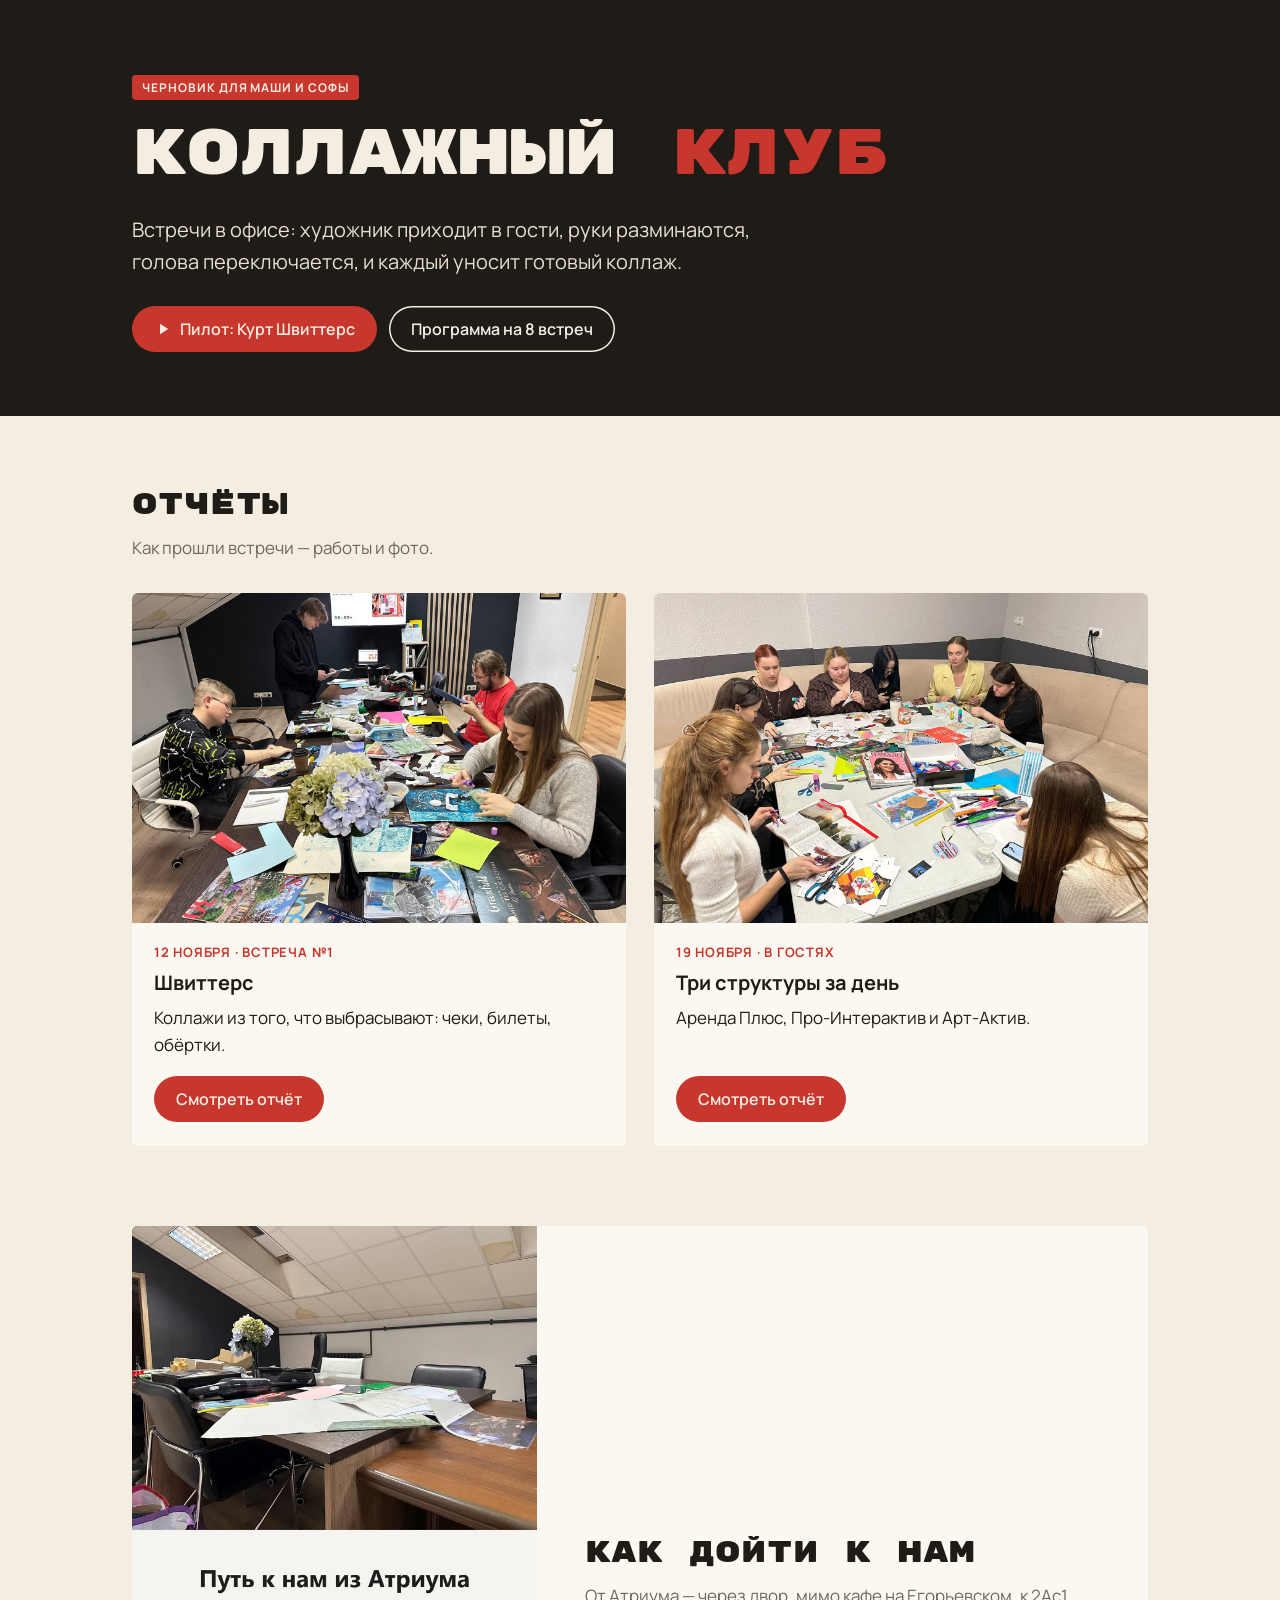
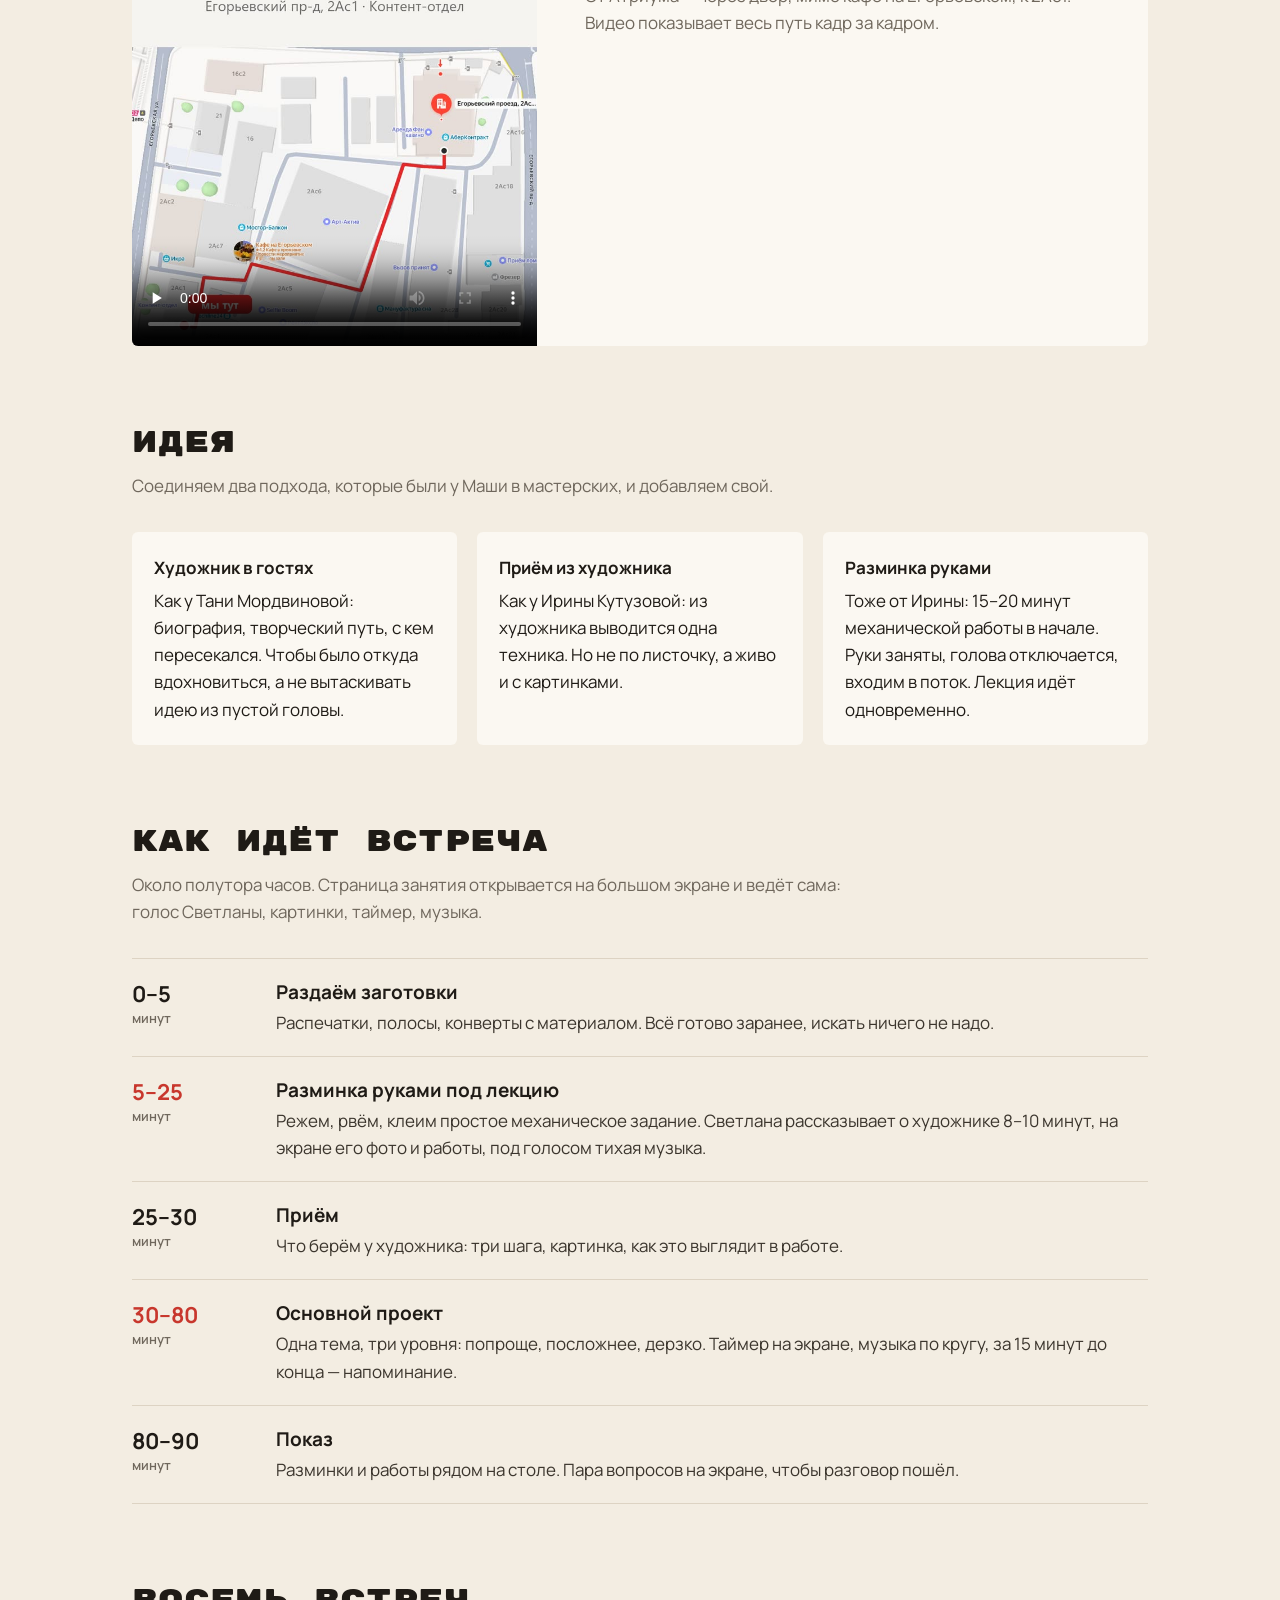
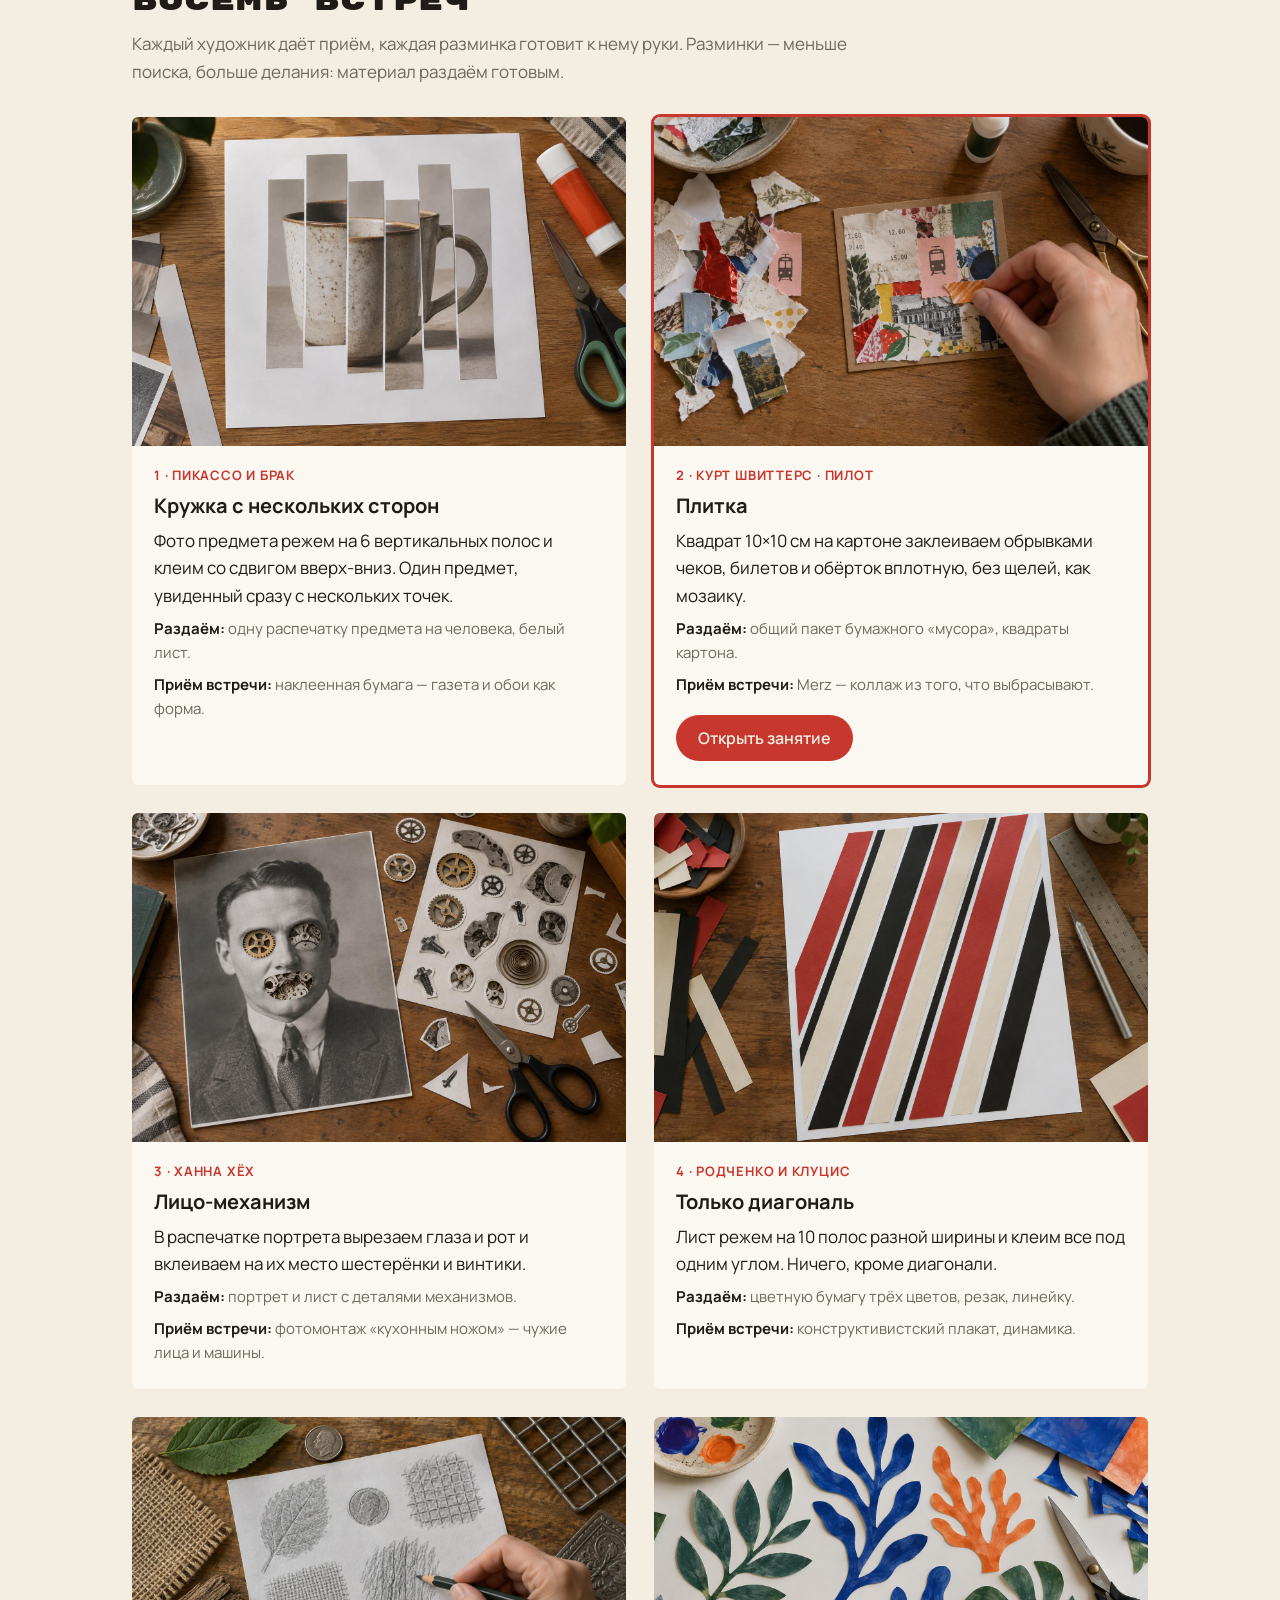
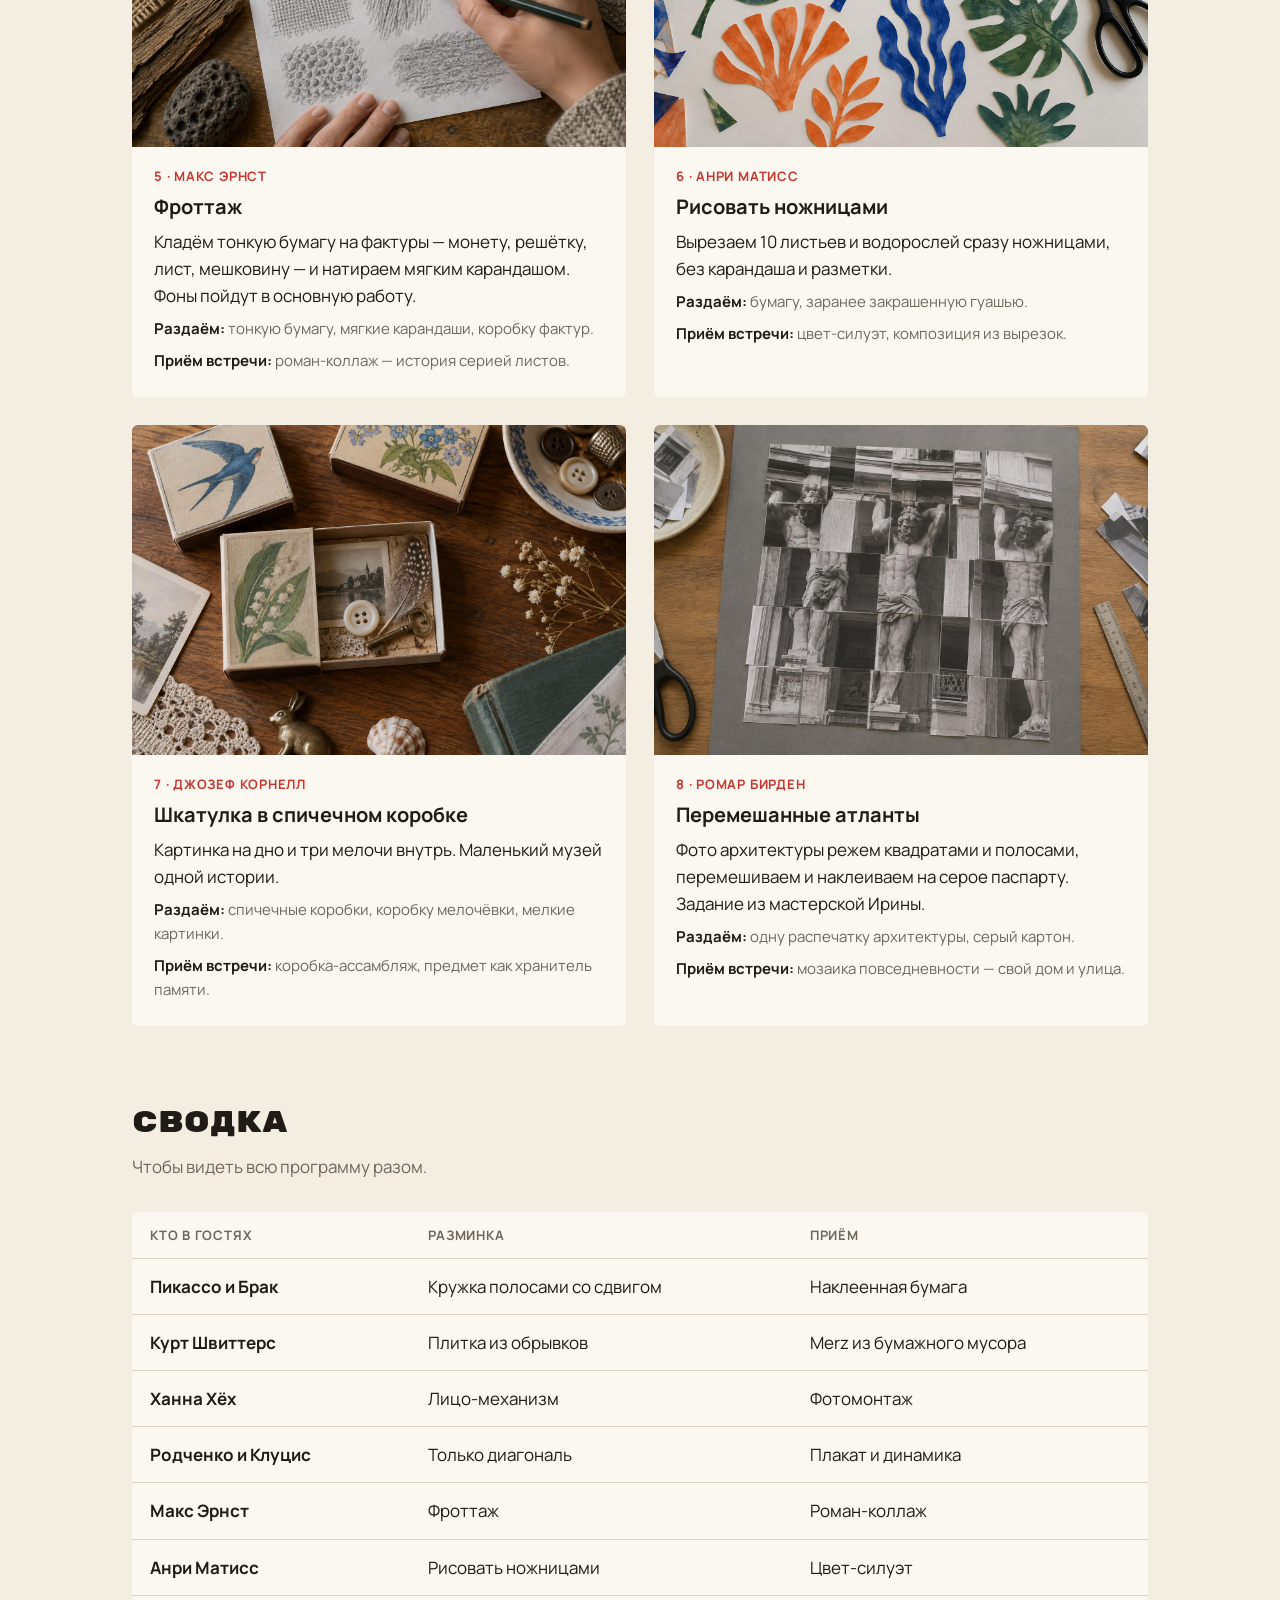
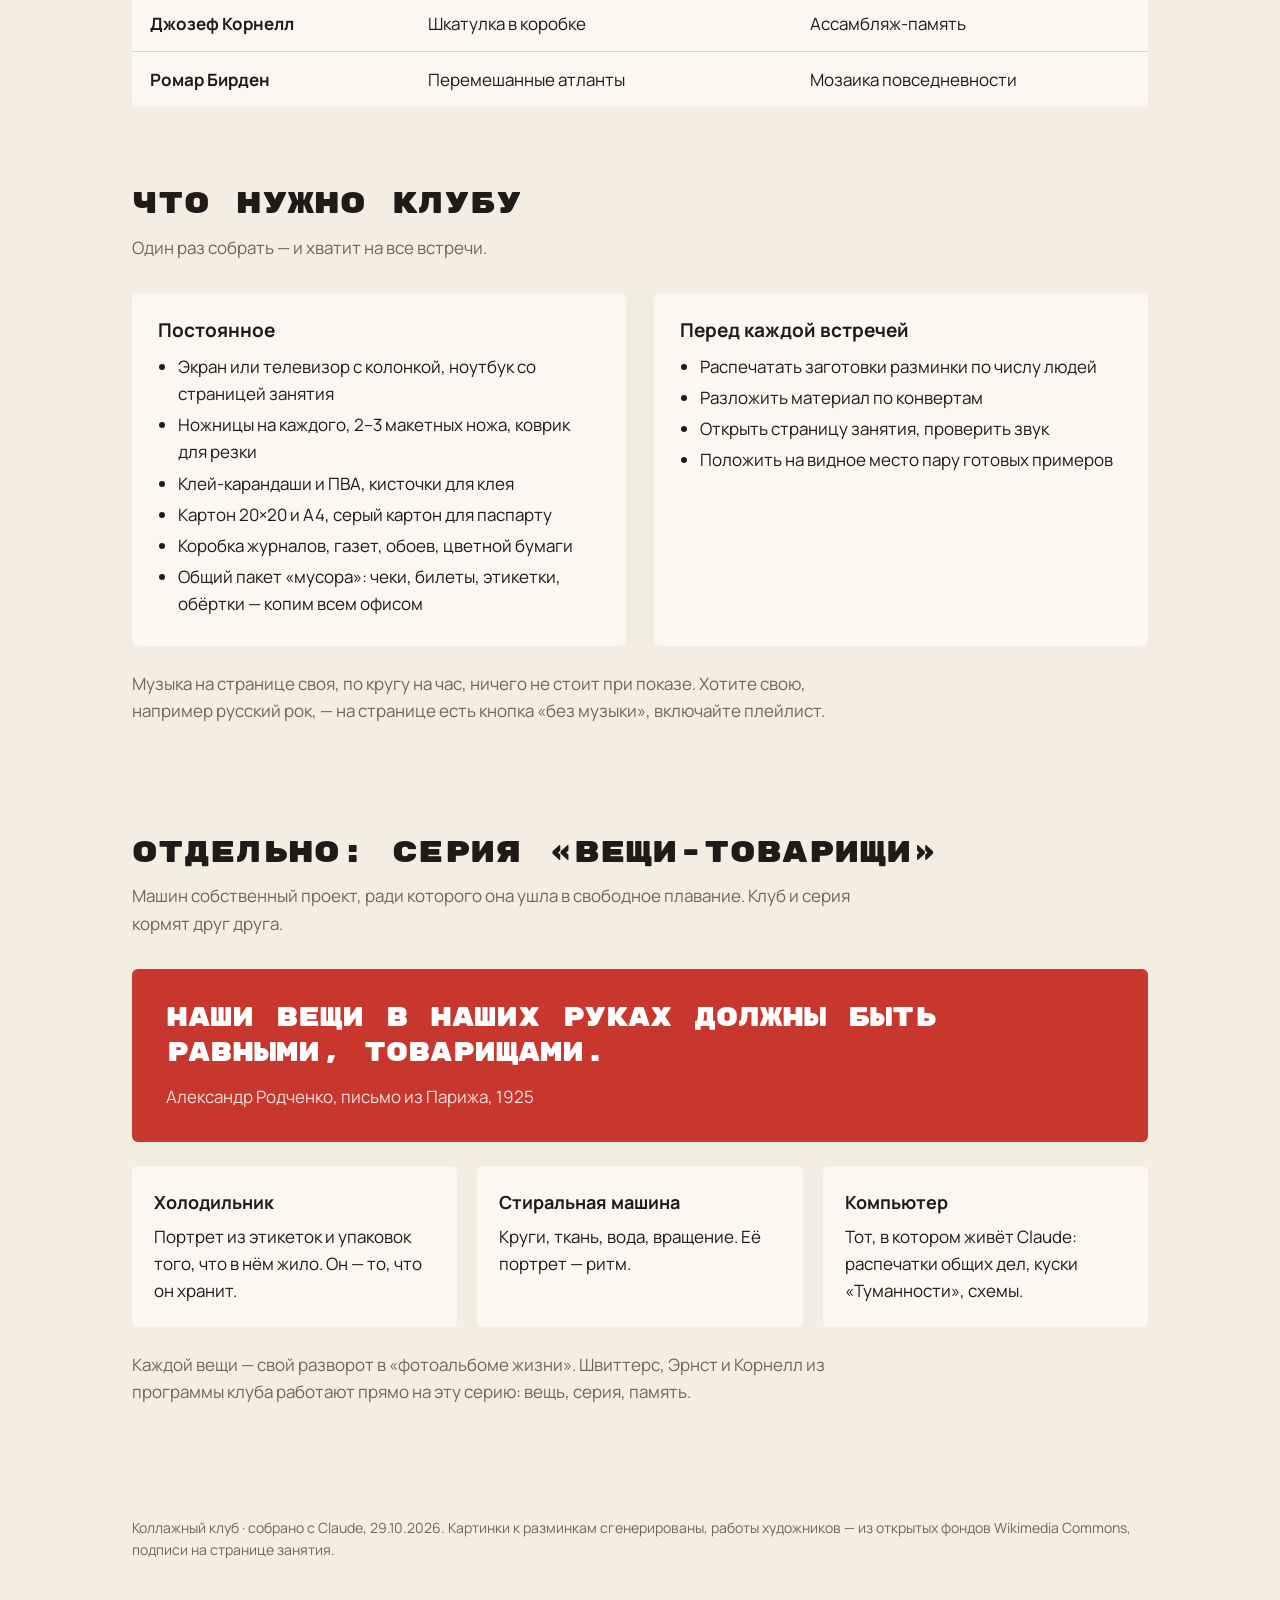
==== commit ae16fa72: "КК витрина: «Как дойти» на светлой подложке Co-Authored-By: Claude Opus 5.5 <noreply@anthropic.com>" ====
--- a/index.html
+++ b/index.html
@@ -44,8 +44,10 @@
 th{font:700 13px "Manrope",sans-serif;letter-spacing:.06em;text-transform:uppercase;color:var(--mute)}
 td:first-child{font-weight:700;white-space:nowrap}
 tr:last-child td{border-bottom:0}
-.route{display:grid;grid-template-columns:auto minmax(0,1fr);gap:40px;align-items:center}
-.route video{display:block;height:min(80vh,720px);width:auto;max-width:100%;border-radius:6px;background:var(--ink)}
+.route{display:grid;grid-template-columns:auto minmax(0,1fr);gap:48px;align-items:center;background:var(--card);border-radius:6px;overflow:hidden}
+.route video{display:block;height:min(80vh,720px);width:auto;max-width:100%;background:var(--ink)}
+.route>div{padding:40px 48px 40px 0}
+.route .lead{margin:0}
 .cols{display:grid;grid-template-columns:1fr 1fr;gap:28px}
 .box{background:var(--card);border-radius:6px;padding:24px 26px}
 .box h3{font:700 19px "Manrope",sans-serif;margin-bottom:10px}
@@ -66,8 +68,9 @@
 section{padding:52px 0 4px}
 section h2{font-size:22px}
 .idea,.warm,.cols,.things{grid-template-columns:1fr}
-.route{grid-template-columns:1fr;gap:20px}
+.route{grid-template-columns:1fr;gap:0}
 .route video{height:auto;width:100%}
+.route>div{padding:20px}
 .flow .st{grid-template-columns:1fr;gap:6px}
 table,thead,tbody,tr,td{display:block}
 thead{display:none}
@@ -104,10 +107,10 @@
 </section>
 
 <section>
-<div class="wrap route">
+<div class="wrap"><div class="route">
 <video src="img/v2/put.mp4" poster="img/v2/put-poster.jpg" controls playsinline preload="none"></video>
 <div><h2>Как дойти к нам</h2><p class="lead">От Атриума — через двор, мимо кафе на Егорьевском, к 2Ас1. Видео показывает весь путь кадр за кадром.</p></div>
-</div>
+</div></div>
 </section>
 
 <section>
